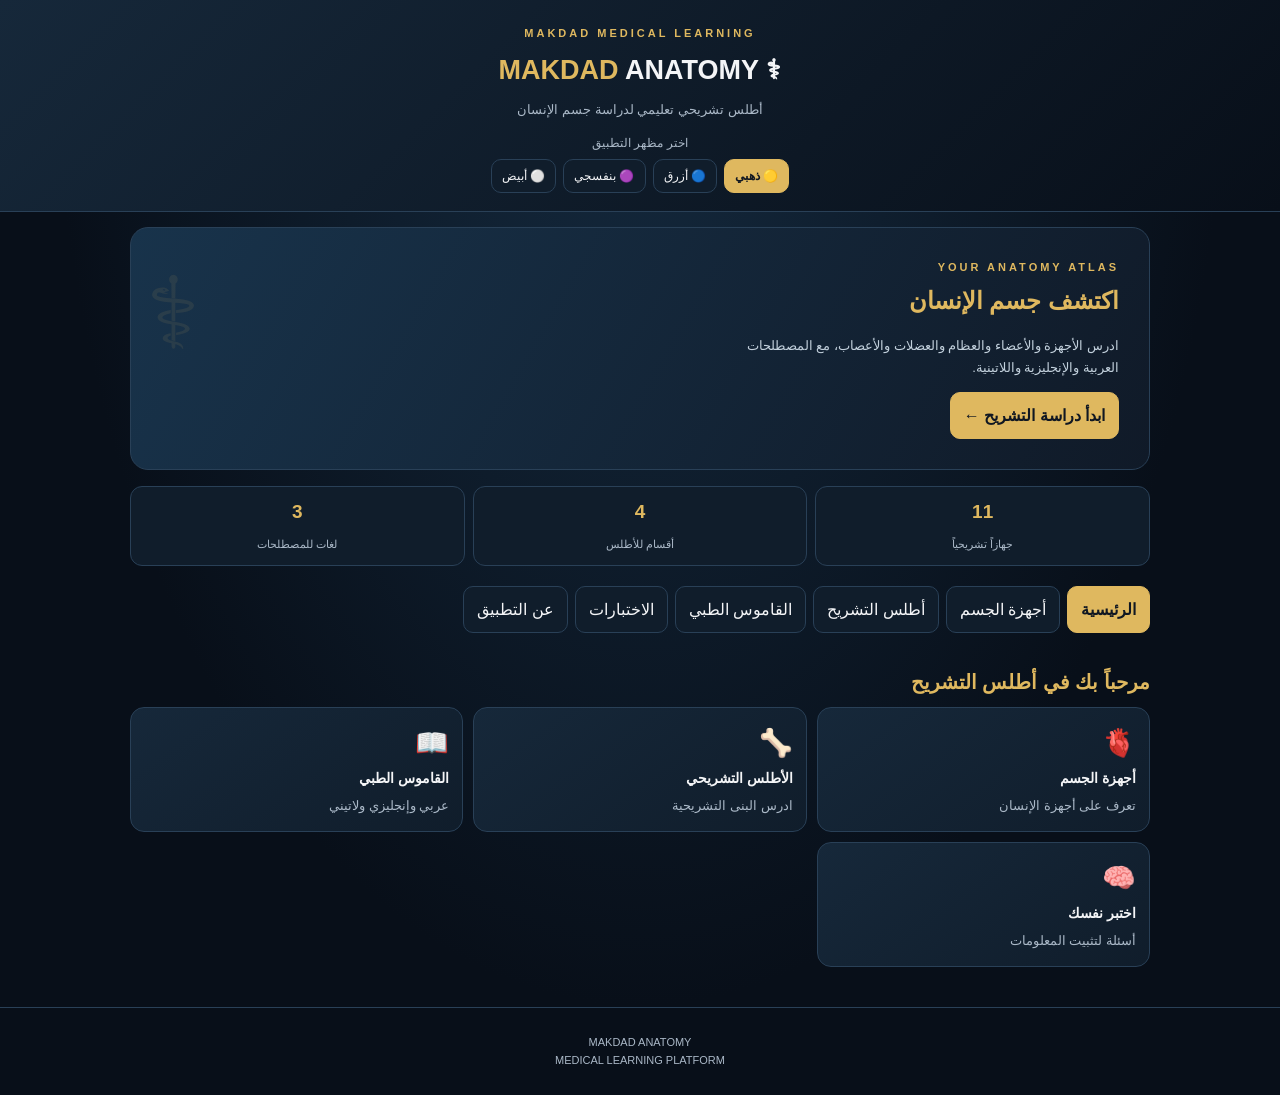
==== app/src/main/assets/index.html @ a73087c6 "Refactor HTML structure and improve search functionality" ====
<!DOCTYPE html>
<html lang="ar" dir="rtl">
<head>
<meta charset="UTF-8">
<meta name="viewport" content="width=device-width,initial-scale=1,maximum-scale=1">
<meta name="theme-color" content="#080f19">
<title>MAKDAD ANATOMY</title>

<style>
:root{
--bg:#080f19;--panel:#101d2b;--panel2:#16283a;
--accent:#dfb85f;--text:#f4f5f7;--muted:#aab8c7;
--line:#294057;--buttonText:#101722;
}
body[data-theme="blue"]{
--bg:#071525;--panel:#102943;--panel2:#173a5b;
--accent:#54bfff;--text:#f1f8ff;--muted:#a9c7df;
--line:#285477;--buttonText:#071525;
}
body[data-theme="purple"]{
--bg:#130c20;--panel:#251638;--panel2:#34204d;
--accent:#c69aff;--text:#faf4ff;--muted:#c6b3db;
--line:#51376e;--buttonText:#21102e;
}
body[data-theme="white"]{
--bg:#f3f5f8;--panel:#fff;--panel2:#e8edf3;
--accent:#334d6b;--text:#202b38;--muted:#637386;
--line:#d0d9e3;--buttonText:#fff;
}
*{box-sizing:border-box}
html{scroll-behavior:smooth}
body{
margin:0;min-height:100vh;
background:radial-gradient(ellipse at top,#152b40,var(--bg) 65%);
color:var(--text);font-family:Arial,Tahoma,sans-serif;line-height:1.7;
}
button,input{font:inherit}
button{cursor:pointer}
header{
text-align:center;padding:24px 15px 18px;
background:linear-gradient(135deg,#16283a,#080f19);
border-bottom:1px solid var(--line);
}
.brand{font-size:11px;letter-spacing:3px;color:var(--accent);font-weight:bold}
.logo{font-size:27px;font-weight:bold;margin:5px}
.logo span{color:var(--accent)}
.sub{font-size:13px;color:var(--muted)}
.theme-title{font-size:12px;color:var(--muted);margin-top:12px}
.theme-switcher{display:flex;justify-content:center;gap:7px;flex-wrap:wrap;margin-top:6px}
button,.tab{
border:1px solid var(--line);background:var(--panel);
color:var(--text);padding:9px 13px;border-radius:10px;
}
button.primary,.tab.active,.theme-choice.selected{
background:var(--accent);color:var(--buttonText);
border-color:var(--accent);font-weight:bold;
}
.theme-choice{font-size:12px;padding:6px 10px}
main{max-width:1050px;margin:auto;padding:15px}
.hero{
padding:22px;border:1px solid var(--line);border-radius:18px;
background:linear-gradient(120deg,#18334b,#101a28);
margin-bottom:16px;position:relative;overflow:hidden;
}
.hero:after{
content:"⚕";position:absolute;left:15px;top:0;
font-size:100px;color:#dfb85f18;
}
.hero h2{font-size:24px;color:var(--accent);margin:4px 0}
.hero p{font-size:13px;color:#c2d0dc;max-width:400px}
.stats{display:grid;grid-template-columns:repeat(3,1fr);gap:8px;margin:15px 0}
.stat{text-align:center;background:var(--panel);border:1px solid var(--line);border-radius:12px;padding:9px}
.stat strong{display:block;color:var(--accent);font-size:19px}
.stat span{font-size:11px;color:var(--muted)}
.tabs{display:flex;gap:7px;overflow-x:auto;padding:5px 0 12px}
.tab{white-space:nowrap}
.section-heading{display:flex;align-items:center;justify-content:space-between;margin:20px 0 8px}
h2{font-size:20px;color:var(--accent);margin:0}
h3{font-size:16px;margin:0 0 6px}
.muted{color:var(--muted);font-size:13px}
.search{
width:100%;padding:12px 14px;border-radius:11px;
border:1px solid var(--line);background:var(--panel);
color:var(--text);margin:10px 0 13px;outline:none;
}
.search:focus{border-color:var(--accent)}
.grid{display:grid;grid-template-columns:repeat(2,minmax(0,1fr));gap:10px}
.card{
background:linear-gradient(145deg,var(--panel2),var(--panel));
border:1px solid var(--line);border-radius:14px;
padding:13px;min-height:115px;cursor:pointer;
}
.card:active{transform:scale(.98)}
.card:hover{border-color:var(--accent)}
.card .emoji{font-size:27px}
.card b{display:block;font-size:14px}
.latin{font-size:11px;color:var(--muted);direction:ltr;text-align:right}
.box,.detail{
background:var(--panel);border:1px solid var(--line);
border-radius:15px;padding:15px;margin:12px 0;
}
.detail h2{margin-bottom:4px}
.detail p{font-size:14px}
.detail-row{padding:9px 0;border-bottom:1px solid var(--line)}
.detail-row:last-child{border:0}
.detail-label{color:var(--accent);font-weight:bold;font-size:13px}
.pill{
display:inline-block;padding:4px 9px;border:1px solid var(--line);
border-radius:20px;color:var(--muted);font-size:11px;margin:3px;
}
.hidden{display:none!important}
.feature{
background:linear-gradient(135deg,var(--panel2),var(--panel));
border:1px solid var(--line);border-radius:15px;padding:15px;margin:12px 0;
}
.feature-icon{font-size:32px}
.feature button{margin-top:8px}
.answer{display:block;width:100%;text-align:right;margin:8px 0;white-space:normal}
.correct{color:#36c781}.wrong{color:#ed7373}
footer{text-align:center;color:var(--muted);font-size:11px;padding:25px;border-top:1px solid var(--line);margin-top:25px}
@media(min-width:650px){
.grid{grid-template-columns:repeat(3,minmax(0,1fr))}
.hero{padding:30px}
}
</style>
</head>

<body data-theme="gold">

<header>
<div class="brand">MAKDAD MEDICAL LEARNING</div>
<div class="logo">⚕ <span>MAKDAD</span> ANATOMY</div>
<div class="sub">أطلس تشريحي تعليمي لدراسة جسم الإنسان</div>
<div class="theme-title">اختر مظهر التطبيق</div>
<div class="theme-switcher">
<button class="theme-choice" data-theme-choice="gold">🟡 ذهبي</button>
<button class="theme-choice" data-theme-choice="blue">🔵 أزرق</button>
<button class="theme-choice" data-theme-choice="purple">🟣 بنفسجي</button>
<button class="theme-choice" data-theme-choice="white">⚪ أبيض</button>
</div>
</header>

<main>

<div class="hero">
<div class="brand">YOUR ANATOMY ATLAS</div>
<h2>اكتشف جسم الإنسان</h2>
<p>ادرس الأجهزة والأعضاء والعظام والعضلات والأعصاب، مع المصطلحات العربية والإنجليزية واللاتينية.</p>
<button class="primary" onclick="switchTab('atlas')">ابدأ دراسة التشريح ←</button>
</div>

<div class="stats">
<div class="stat"><strong>11</strong><span>جهازاً تشريحياً</span></div>
<div class="stat"><strong>4</strong><span>أقسام للأطلس</span></div>
<div class="stat"><strong>3</strong><span>لغات للمصطلحات</span></div>
</div>

<div class="tabs">
<button class="tab active" data-tab="home">الرئيسية</button>
<button class="tab" data-tab="systems">أجهزة الجسم</button>
<button class="tab" data-tab="atlas">أطلس التشريح</button>
<button class="tab" data-tab="terms">القاموس الطبي</button>
<button class="tab" data-tab="quiz">الاختبارات</button>
<button class="tab" data-tab="about">عن التطبيق</button>
</div>

<section id="home">
<div class="section-heading"><h2>مرحباً بك في أطلس التشريح</h2></div>
<div class="grid">
<div class="card" onclick="switchTab('systems')"><div class="emoji">🫀</div><b>أجهزة الجسم</b><span class="muted">تعرف على أجهزة الإنسان</span></div>
<div class="card" onclick="switchTab('atlas')"><div class="emoji">🦴</div><b>الأطلس التشريحي</b><span class="muted">ادرس البنى التشريحية</span></div>
<div class="card" onclick="switchTab('terms')"><div class="emoji">📖</div><b>القاموس الطبي</b><span class="muted">عربي وإنجليزي ولاتيني</span></div>
<div class="card" onclick="switchTab('quiz')"><div class="emoji">🧠</div><b>اختبر نفسك</b><span class="muted">أسئلة لتثبيت المعلومات</span></div>
</div>
</section>

<section id="systems" class="hidden">
<div class="section-heading"><h2>أجهزة جسم الإنسان</h2></div>
<p class="muted">اختر جهازاً لعرض تعريفه وأهم مكوناته.</p>
<input class="search" id="systemSearch" placeholder="ابحث عن جهاز بالعربية أو الإنجليزية...">
<div class="grid" id="systemCards"></div>
<div class="detail hidden" id="systemDetail"></div>
</section>

<section id="atlas" class="hidden">
<div class="section-heading"><h2>أطلس التشريح</h2></div>
<p class="muted">اختر القسم التشريحي لعرض البنى والمعلومات التفصيلية المتاحة.</p>
<input class="search" id="atlasSearch" placeholder="ابحث عن عظم أو عضلة أو عصب أو عضو...">
<div class="grid" id="atlasCards"></div>
<div class="detail hidden" id="atlasDetail"></div>
<div class="feature">
<div class="feature-icon">🧊</div>
<h3>المجسمات ثلاثية الأبعاد</h3>
<p class="muted">تم تجهيز مساحة الأطلس لإضافة نماذج ثلاثية الأبعاد قابلة للدوران والتكبير والتصغير. يلزم إضافة ملفات نماذج تشريحية ثلاثية الأبعاد معتمدة حتى تعمل هذه الميزة.</p>
<span class="pill">مرحلة التطوير التالية</span>
</div>
</section>

<section id="terms" class="hidden">
<div class="section-heading"><h2>القاموس الطبي</h2></div>
<p class="muted">ابحث عن المصطلح بالعربية أو الإنجليزية أو اللاتينية.</p>
<input class="search" id="termSearch" placeholder="اكتب المصطلح الطبي...">
<div class="box" id="termsList"></div>
</section>

<section id="quiz" class="hidden">
<div class="section-heading"><h2>اختبر معلوماتك</h2></div>
<div class="box">
<div id="question"></div>
<div id="answers"></div>
<p id="feedback" aria-live="polite"></p>
<button class="primary" id="next">السؤال التالي</button>
<button id="restart">إعادة الاختبار</button>
<p class="muted" id="score"></p>
</div>
</section>

<section id="about" class="hidden">
<div class="section-heading"><h2>عن التطبيق</h2></div>
<div class="box">
<h3>MAKDAD ANATOMY</h3>
<p>منصة تعليمية لدراسة تشريح جسم الإنسان، وتنظيم البنى التشريحية والمصطلحات الطبية والاختبارات.</p>
<p class="muted">المحتوى الحالي تعليمي أولي، ويجري توسيعه تدريجياً. يجب مراجعة المراجع التشريحية المعتمدة والمحاضرات الجامعية للتحقق من التفاصيل.</p>
</div>
</section>

</main>

<footer>MAKDAD ANATOMY<br>MEDICAL LEARNING PLATFORM</footer>

<script>
const systems=[
{icon:"🦴",ar:"الجهاز الهيكلي",en:"Skeletal System",desc:"يدعم الجسم ويحمي الأعضاء الداخلية ويساهم في الحركة وتكوين خلايا الدم وتخزين المعادن.",parts:"الجمجمة، العمود الفقري، القفص الصدري، الحزام الكتفي، الأطراف العلوية، الحوض، الأطراف السفلية."},
{icon:"💪",ar:"الجهاز العضلي",en:"Muscular System",desc:"يساهم في حركة الجسم والمحافظة على الوضعية وإنتاج الحرارة.",parts:"العضلات الهيكلية، العضلات الملساء، العضلة القلبية."},
{icon:"🧠",ar:"الجهاز العصبي",en:"Nervous System",desc:"يستقبل المعلومات الحسية ويعالجها وينسق الاستجابات الحركية والوظائف الحيوية.",parts:"الدماغ، النخاع الشوكي، الأعصاب القحفية، الأعصاب الشوكية، العقد العصبية."},
{icon:"❤️",ar:"الجهاز القلبي الوعائي",en:"Cardiovascular System",desc:"ينقل الدم والأكسجين والمواد الغذائية والهرمونات ويساهم في إزالة الفضلات.",parts:"القلب، الشرايين، الأوردة، الشعيرات الدموية."},
{icon:"🫁",ar:"الجهاز التنفسي",en:"Respiratory System",desc:"يساهم في تبادل الغازات بين الهواء والدم.",parts:"الأنف، التجويف الأنفي، البلعوم، الحنجرة، الرغامى، القصبات، الرئتان."},
{icon:"🍽️",ar:"الجهاز الهضمي",en:"Digestive System",desc:"يهضم الطعام ويمتص المغذيات والماء ويساعد على التخلص من الفضلات.",parts:"الفم، البلعوم، المريء، المعدة، الأمعاء الدقيقة، الأمعاء الغليظة، الكبد، البنكرياس."},
{icon:"🫘",ar:"الجهاز البولي",en:"Urinary System",desc:"يساعد على طرح الفضلات وتنظيم توازن الماء والأملاح.",parts:"الكليتان، الحالبان، المثانة البولية، الإحليل."},
{icon:"🧬",ar:"جهاز الغدد الصماء",en:"Endocrine System",desc:"ينظم وظائف الجسم من خلال إفراز الهرمونات.",parts:"الغدة النخامية، الدرقية، جارات الدرق، الكظرية، البنكرياس، الغدد التناسلية."},
{icon:"🛡️",ar:"الجهاز اللمفاوي والمناعي",en:"Lymphatic & Immune System",desc:"يساهم في الدفاع المناعي وإعادة السوائل إلى الدورة الدموية.",parts:"الأوعية اللمفاوية، العقد اللمفاوية، الطحال، الغدة الزعترية، اللوزتان."},
{icon:"🧍",ar:"الجهاز التناسلي",en:"Reproductive System",desc:"يضم الأعضاء المسؤولة عن الوظائف التناسلية.",parts:"الأعضاء التناسلية الذكرية والأنثوية."},
{icon:"🧴",ar:"الجهاز اللحافي",en:"Integumentary System",desc:"يشكل حاجزاً واقياً ويساهم في تنظيم درجة الحرارة والإحساس.",parts:"الجلد، الشعر، الأظافر، الغدد العرقية، الغدد الدهنية."}
];

const atlas=[
{cat:"skeleton",icon:"🦴",ar:"الهيكل العظمي",en:"Skeletal Atlas",items:[
["الجمجمة","Skull","Cranium","الرأس","تحمي الدماغ وتدعم تراكيب الوجه."],
["العظم الجبهي","Frontal Bone","Os frontale","مقدمة الجمجمة","يشكل الجبهة ويساهم في سقف الحجاج."],
["العظم الجداري","Parietal Bone","Os parietale","قبة الجمجمة","يشكل جزءاً كبيراً من سقف وجانبي القحف."],
["العظم الصدغي","Temporal Bone","Os temporale","جانبا قاعدة الجمجمة","يحتوي تراكيب مرتبطة بالسمع والتوازن."],
["العظم القذالي","Occipital Bone","Os occipitale","خلف وقاعدة الجمجمة","يحيط بالثقبة العظمى ويتصل بالعمود الفقري."],
["الفك السفلي","Mandible","Mandibula","أسفل الوجه","العظم المتحرك الرئيسي في الجمجمة."],
["الترقوة","Clavicle","Clavicula","أعلى الصدر","تصل الطرف العلوي بالهيكل المحوري عبر القص."],
["لوح الكتف","Scapula","Scapula","السطح الخلفي للصدر","يساهم في تشكيل مفصل الكتف."],
["عظم القص","Sternum","Sternum","منتصف الصدر","يتصل بغضاريف أضلاع عديدة."],
["الضلع","Rib","Costa","القفص الصدري","يساهم في حماية القلب والرئتين."],
["الفقرات العنقية","Cervical Vertebrae","Vertebrae cervicales","الرقبة","سبع فقرات تدعم الرأس وتسمح بحركة الرقبة."],
["الفقرات الصدرية","Thoracic Vertebrae","Vertebrae thoracicae","منتصف الظهر","ترتبط بالأضلاع."],
["الفقرات القطنية","Lumbar Vertebrae","Vertebrae lumbales","أسفل الظهر","تحمل جزءاً كبيراً من وزن الجذع."],
["العجز","Sacrum","Os sacrum","قاعدة العمود الفقري","يتصل بعظمي الحوض."],
["عظم العضد","Humerus","Humerus","الذراع","العظم الطويل بين الكتف والمرفق."],
["الكعبرة","Radius","Radius","الساعد","تقع في جهة الإبهام في الوضع التشريحي."],
["الزند","Ulna","Ulna","الساعد","يساهم في تشكيل مفصل المرفق."],
["عظام الرسغ","Carpal Bones","Ossa carpi","المعصم","ثمانية عظام صغيرة في كل رسغ."],
["عظم الفخذ","Femur","Femur","الفخذ","أطول عظام الجسم."],
["الرضفة","Patella","Patella","مقدمة الركبة","عظم سمسمي يحمي مقدمة مفصل الركبة."],
["الظنبوب","Tibia","Tibia","الساق","العظم الإنسي الأكبر في الساق."],
["الشظية","Fibula","Fibula","الجانب الوحشي للساق","تساهم في ثبات منطقة الكاحل."],
["عظام الرصغ","Tarsal Bones","Ossa tarsi","الكاحل","مجموعة عظام تشكل الجزء الخلفي من القدم."]
]},
{cat:"muscles",icon:"💪",ar:"العضلات",en:"Muscular Atlas",items:[
["العضلة الدالية","Deltoid","Musculus deltoideus","الكتف","تساهم في تبعيد الذراع وحركات الكتف."],
["العضلة ذات الرأسين العضدية","Biceps Brachii","Biceps brachii","مقدمة الذراع","تثني المرفق وتساهم في استلقاء الساعد."],
["العضلة ثلاثية الرؤوس العضدية","Triceps Brachii","Triceps brachii","خلف الذراع","تساهم في بسط المرفق."],
["العضلة الصدرية الكبرى","Pectoralis Major","Pectoralis major","مقدمة الصدر","تساهم في تقريب الذراع ودورانه للداخل."],
["العضلة شبه المنحرفة","Trapezius","Trapezius","أعلى الظهر والرقبة","تحرك وتثبت لوح الكتف."],
["العضلة الظهرية العريضة","Latissimus Dorsi","Latissimus dorsi","أسفل وجانب الظهر","تساهم في بسط الذراع وتقريبه."],
["العضلة المستقيمة البطنية","Rectus Abdominis","Rectus abdominis","جدار البطن الأمامي","تساهم في ثني الجذع."],
["العضلة الألوية الكبرى","Gluteus Maximus","Gluteus maximus","منطقة الإلية","تساهم في بسط مفصل الورك."],
["العضلة رباعية الرؤوس الفخذية","Quadriceps Femoris","Quadriceps femoris","مقدمة الفخذ","تساهم في بسط الركبة."],
["العضلات المأبضية","Hamstrings","Ischiocrural muscles","خلف الفخذ","تساهم في ثني الركبة وبسط الورك."],
["العضلة التوأمية","Gastrocnemius","Gastrocnemius","خلف الساق","تساهم في الثني الأخمصي للقدم."],
["العضلة النعلية","Soleus","Soleus","عمق خلف الساق","تساهم في الثني الأخمصي للكاحل."]
]},
{cat:"nerves",icon:"🧠",ar:"الجهاز العصبي",en:"Nervous Atlas",items:[
["المخ","Cerebrum","Cerebrum","الجزء الأكبر من الدماغ","مرتبط بالإدراك والحركة الإرادية والوظائف المعرفية."],
["المخيخ","Cerebellum","Cerebellum","خلف وأسفل الدماغ","يساهم في تنسيق الحركة والتوازن."],
["جذع الدماغ","Brainstem","Truncus encephali","بين الدماغ والنخاع الشوكي","يضم الدماغ المتوسط والجسر والنخاع المستطيل."],
["النخاع الشوكي","Spinal Cord","Medulla spinalis","داخل القناة الفقرية","ينقل الإشارات العصبية ويشارك في المنعكسات."],
["العصب الشمي","Olfactory Nerve","Nervus olfactorius","الجمجمة","العصب القحفي الأول، مرتبط بحاسة الشم."],
["العصب البصري","Optic Nerve","Nervus opticus","من العين إلى الدماغ","ينقل المعلومات البصرية."],
["العصب ثلاثي التوائم","Trigeminal Nerve","Nervus trigeminus","منطقة الوجه","مرتبط بإحساس الوجه وبعض وظائف المضغ."],
["العصب الوجهي","Facial Nerve","Nervus facialis","منطقة الوجه","يعصب معظم عضلات التعبير الوجهي."],
["العصب المبهم","Vagus Nerve","Nervus vagus","الرقبة والصدر والبطن","يساهم في تنظيم وظائف أحشائية عديدة."],
["العصب الوركي","Sciatic Nerve","Nervus ischiadicus","منطقة الإلية والطرف السفلي","أحد أكبر الأعصاب في الجسم."]
]},
{cat:"organs",icon:"❤️",ar:"الأعضاء والأوعية",en:"Organs & Vessels",items:[
["القلب","Heart","Cor","المنصف في الصدر","يضخ الدم عبر الدوران الرئوي والجهازي."],
["الرئة اليمنى","Right Lung","Pulmo dexter","يمين التجويف الصدري","تتكون من ثلاثة فصوص."],
["الرئة اليسرى","Left Lung","Pulmo sinister","يسار التجويف الصدري","تتكون من فصين وتجاورها الثلمة القلبية."],
["الكبد","Liver","Hepar","الربع العلوي الأيمن من البطن غالباً","يساهم في الاستقلاب وإنتاج الصفراء."],
["المعدة","Stomach","Gaster","أعلى البطن","تبدأ فيها مراحل مهمة من هضم الطعام."],
["البنكرياس","Pancreas","Pancreas","خلف المعدة","له وظائف صماء وخارجية الإفراز."],
["الطحال","Spleen","Lien","أعلى يسار البطن","يساهم في وظائف مناعية وترشيح الدم."],
["الكلية","Kidney","Ren","خلف الصفاق","ترشح الدم وتساهم في تنظيم السوائل."],
["المريء","Esophagus","Oesophagus","بين البلعوم والمعدة","ينقل الطعام إلى المعدة."],
["الأمعاء الدقيقة","Small Intestine","Intestinum tenue","التجويف البطني","الموقع الرئيسي لامتصاص المغذيات."],
["الأمعاء الغليظة","Large Intestine","Intestinum crassum","التجويف البطني والحوض","تمتص الماء وتساهم في تكوين البراز."],
["الشريان الأبهر","Aorta","Aorta","الصدر والبطن","أكبر شريان في الجسم."],
["الوريد الأجوف العلوي","Superior Vena Cava","Vena cava superior","الصدر","يعيد الدم من مناطق الجسم العلوية إلى القلب."],
["الوريد الأجوف السفلي","Inferior Vena Cava","Vena cava inferior","البطن والصدر","يعيد الدم من المناطق السفلية إلى القلب."]
]}
];

const terms=[
["عظم","Bone","Os"],["مفصل","Joint","Articulatio"],
["غضروف","Cartilage","Cartilago"],["عضلة","Muscle","Musculus"],
["وتر","Tendon","Tendo"],["رباط","Ligament","Ligamentum"],
["عصب","Nerve","Nervus"],["شريان","Artery","Arteria"],
["وريد","Vein","Vena"],["شعيرة دموية","Capillary","Vas capillare"],
["جمجمة","Skull","Cranium"],["لوح الكتف","Scapula","Scapula"],
["عظم الفخذ","Femur","Femur"],["القص","Sternum","Sternum"],
["فقرة","Vertebra","Vertebra"],["دماغ","Brain","Encephalon"],
["نخاع شوكي","Spinal Cord","Medulla spinalis"],
["قلب","Heart","Cor"],["رئة","Lung","Pulmo"],
["كبد","Liver","Hepar"],["كلية","Kidney","Ren"],
["معدة","Stomach","Gaster"],["جلد","Skin","Cutis"],
["مخيخ","Cerebellum","Cerebellum"],
["حجاب حاجز","Diaphragm","Diaphragma"],
["عظم العضد","Humerus","Humerus"],
["الكعبرة","Radius","Radius"],["الزند","Ulna","Ulna"],
["الظنبوب","Tibia","Tibia"],["الشظية","Fibula","Fibula"]
];

function switchTab(id){
document.querySelectorAll(".tab").forEach(b=>{
b.classList.toggle("active",b.dataset.tab===id);
});
["home","systems","atlas","terms","quiz","about"].forEach(s=>{
document.getElementById(s).classList.toggle("hidden",s!==id);
});
window.scrollTo({top:0,behavior:"smooth"});
}
document.querySelectorAll(".tab").forEach(b=>{
b.addEventListener("click",()=>switchTab(b.dataset.tab));
});

function renderSystems(query=""){
const target=document.getElementById("systemCards");
target.innerHTML="";
systems.filter(s=>(s.ar+" "+s.en).toLowerCase().includes(query.toLowerCase())).forEach(s=>{
const card=document.createElement("div");
card.className="card";
card.innerHTML=`<div class="emoji">${s.icon}</div><b>${s.ar}</b><div class="latin">${s.en}</div>`;
card.onclick=()=>{
const d=document.getElementById("systemDetail");
d.classList.remove("hidden");
d.innerHTML=`<h2>${s.ar}</h2><div class="latin">${s.en}</div>
<div class="detail-row"><div class="detail-label">التعريف والوظيفة</div><p>${s.desc}</p></div>
<div class="detail-row"><div class="detail-label">المكونات الرئيسية</div><p>${s.parts}</p></div>`;
d.scrollIntoView({behavior:"smooth",block:"nearest"});
};
target.appendChild(card);
});
}
renderSystems();
document.getElementById("systemSearch").addEventListener("input",e=>renderSystems(e.target.value));

function renderAtlas(query=""){
const target=document.getElementById("atlasCards");
target.innerHTML="";
atlas.forEach(group=>{
const matches=group.items.filter(item=>item.join(" ").toLowerCase().includes(query.toLowerCase()));
if(!matches.length)return;
const heading=document.createElement("div");
heading.style.gridColumn="1/-1";
heading.innerHTML=`<h3 style="color:var(--accent);margin:10px 0 0">${group.icon} ${group.ar} <span class="latin">${group.en}</span></h3>`;
target.appendChild(heading);
matches.forEach(item=>{
const card=document.createElement("div");
card.className="card";
card.innerHTML=`<b>${item[0]}</b><div class="latin">${item[1]}</div><div class="muted">${item[3]}</div>`;
card.onclick=()=>{
const d=document.getElementById("atlasDetail");
d.classList.remove("hidden");
d.innerHTML=`<h2>${item[0]}</h2>
<div class="detail-row"><div class="detail-label">English</div><div class="latin">${item[1]}</div></div>
<div class="detail-row"><div class="detail-label">Latin</div><div class="latin">${item[2]}</div></div>
<div class="detail-row"><div class="detail-label">الموقع التشريحي</div><p>${item[3]}</p></div>
<div class="detail-row"><div class="detail-label">الوظيفة أو الأهمية</div><p>${item[4]}</p></div>
<p class="muted">ملاحظة: هذه بطاقة تعريفية تعليمية مختصرة، ويمكن توسيعها لاحقاً بإضافة المنشأ والارتكاز والتعصيب والتروية الدموية والعلاقات التشريحية.</p>`;
d.scrollIntoView({behavior:"smooth",block:"nearest"});
};
target.appendChild(card);
});
});
}
renderAtlas();
document.getElementById("atlasSearch").addEventListener("input",e=>{
document.getElementById("atlasDetail").classList.add("hidden");
renderAtlas(e.target.value);
});

function renderTerms(query=""){
const target=document.getElementById("termsList");
const found=terms.filter(t=>t.join(" ").toLowerCase().includes(query.toLowerCase()));
target.innerHTML=found.map(t=>`
<div class="detail-row">
<b>${t[0]}</b>
<div class="latin">English: ${t[1]}</div>
<div class="latin">Latin: ${t[2]}</div>
</div>`).join("")||'<p class="muted">لا توجد نتائج مطابقة.</p>';
}
renderTerms();
document.getElementById("termSearch").addEventListener("input",e=>renderTerms(e.target.value));

const questions=[
["ما الوحدة الأساسية للجهاز الهيكلي؟",["العظم","العصب","العضلة"],0],
["ما العضو الذي يضخ الدم؟",["الرئة","القلب","الكبد"],1],
["ما البنية التي تصل العضلة بالعظم؟",["الرباط","الوتر","الغضروف"],1],
["ما الجزء المركزي من الجهاز العصبي؟",["الدماغ والنخاع الشوكي","القلب","الكليتان"],0],
["ما الأوعية التي تعيد الدم نحو القلب غالباً؟",["الشرايين","الأوردة","الشعيرات"],1],
["كم عدد الفقرات العنقية عادة؟",["5","7","12"],1],
["ما أطول عظم في جسم الإنسان؟",["عظم الفخذ","عظم العضد","الظنبوب"],0],
["أين توجد العضلة الدالية؟",["الكتف","الساق","البطن"],0],
["ما وظيفة الحجاب الحاجز الأساسية؟",["المساعدة في التنفس","ضخ الدم","هضم الطعام"],0],
["أي عضو يساهم في ترشيح الدم وتكوين البول؟",["الكبد","الكلية","الطحال"],1]
];
let qi=0,points=0,answered=false;
function showQuestion(){
answered=false;
const q=questions[qi];
document.getElementById("question").innerHTML=`<b>السؤال ${qi+1} من ${questions.length}: ${q[0]}</b>`;
document.getElementById("answers").innerHTML="";
q[1].forEach((answer,index)=>{
const b=document.createElement("button");
b.className="answer";
b.textContent=answer;
b.onclick=()=>{
if(answered)return;
answered=true;
if(index===q[2]){
points++;
document.getElementById("feedback").innerHTML='<span class="correct">إجابة صحيحة!</span>';
}else{
document.getElementById("feedback").innerHTML=`<span class="wrong">الإجابة الصحيحة: ${q[1][q[2]]}</span>`;
}
document.getElementById("score").textContent=`النتيجة: ${points} من ${qi+1}`;
};
document.getElementById("answers").appendChild(b);
});
document.getElementById("feedback").textContent="";
document.getElementById("score").textContent=`النتيجة الحالية: ${points}`;
document.getElementById("next").textContent=qi===questions.length-1?"عرض النتيجة":"السؤال التالي";
}
showQuestion();
document.getElementById("next").onclick=()=>{
if(!answered){
document.getElementById("feedback").textContent="اختر إجابة أولاً.";
return;
}
if(qi<questions.length-1){
qi++;
showQuestion();
}else{
document.getElementById("question").innerHTML=`<h2>انتهى الاختبار!</h2><p>نتيجتك النهائية: ${points} من ${questions.length}</p>`;
document.getElementById("answers").innerHTML="";
document.getElementById("feedback").textContent="يمكنك إعادة الاختبار للمراجعة.";
document.getElementById("next").classList.add("hidden");
}
};
document.getElementById("restart").onclick=()=>{
qi=0;points=0;
document.getElementById("next").classList.remove("hidden");
showQuestion();
};

const themeColors={gold:"#080f19",blue:"#071525",purple:"#130c20",white:"#f3f5f8"};
const themeButtons=document.querySelectorAll("[data-theme-choice]");
function setTheme(theme){
if(!Object.keys(themeColors).includes(theme))theme="gold";
document.body.dataset.theme=theme;
document.querySelector('meta[name="theme-color"]').content=themeColors[theme];
themeButtons.forEach(b=>b.classList.toggle("selected",b.dataset.themeChoice===theme));
try{localStorage.setItem("makdad-anatomy-theme",theme)}catch(e){}
}
let savedTheme="gold";
try{savedTheme=localStorage.getItem("makdad-anatomy-theme")||"gold"}catch(e){}
setTheme(savedTheme);
themeButtons.forEach(b=>b.addEventListener("click",()=>setTheme(b.dataset.themeChoice)));
</script>
</body>
</html>
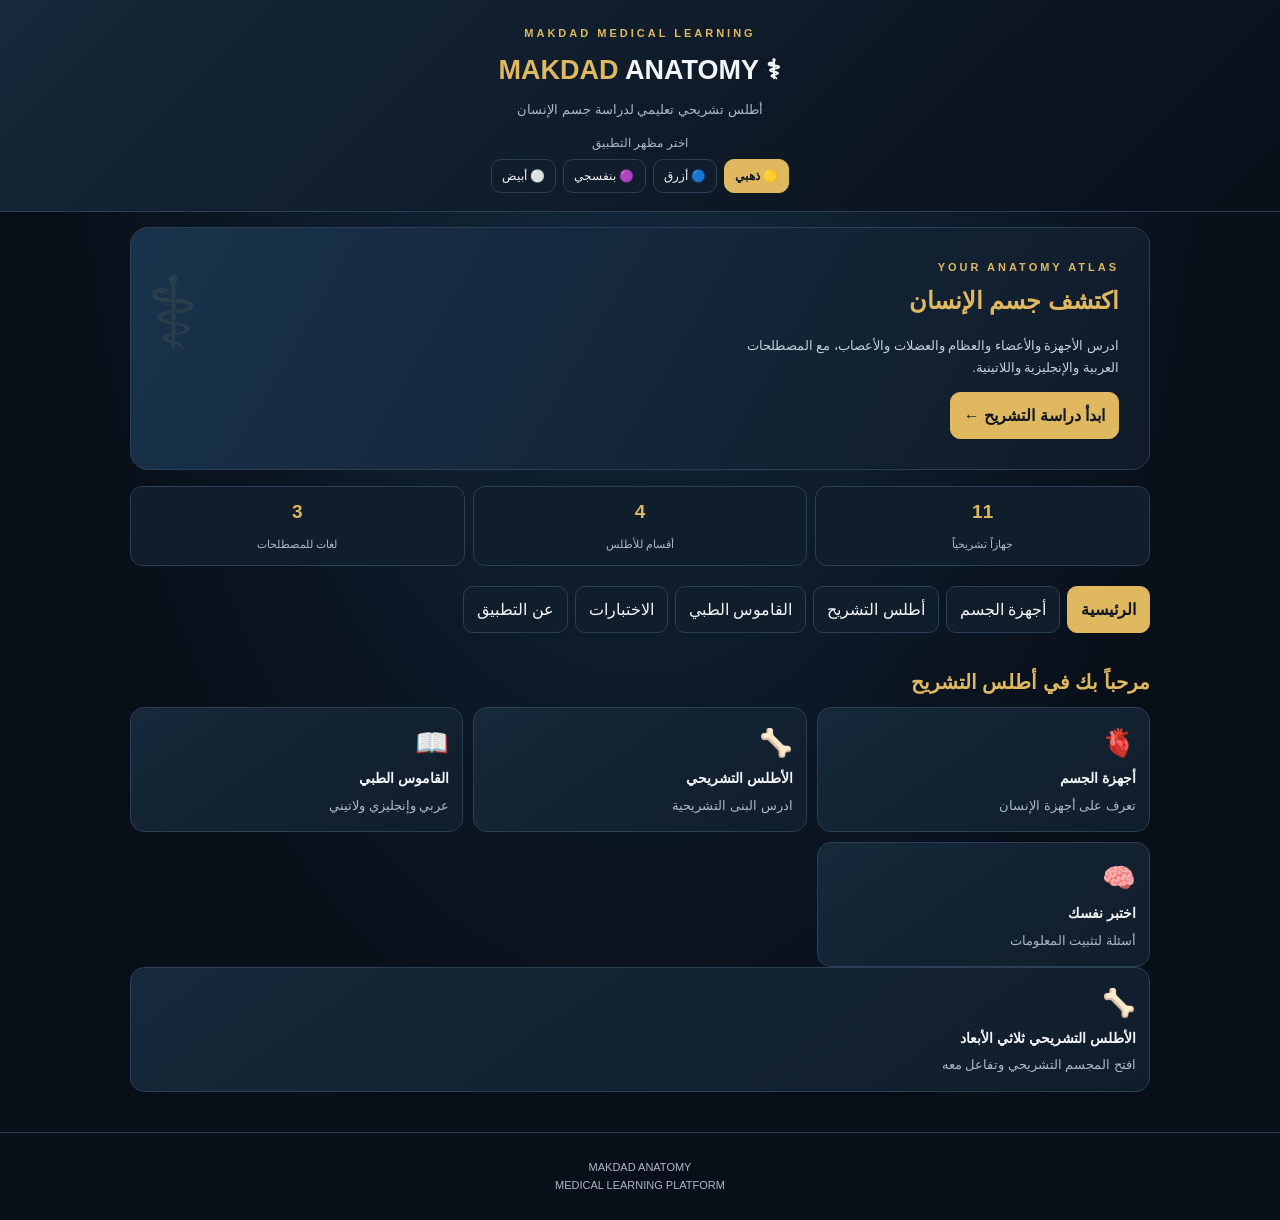
==== commit 9ec9123f: "Update index.html" ====
--- a/app/src/main/assets/index.html
+++ b/app/src/main/assets/index.html
@@ -172,6 +172,10 @@
 <div class="card" onclick="switchTab('atlas')"><div class="emoji">🦴</div><b>الأطلس التشريحي</b><span class="muted">ادرس البنى التشريحية</span></div>
 <div class="card" onclick="switchTab('terms')"><div class="emoji">📖</div><b>القاموس الطبي</b><span class="muted">عربي وإنجليزي ولاتيني</span></div>
 <div class="card" onclick="switchTab('quiz')"><div class="emoji">🧠</div><b>اختبر نفسك</b><span class="muted">أسئلة لتثبيت المعلومات</span></div>
+</div><div class="card" onclick="window.location.href='anatomy-atlas/index.html'">
+<div class="emoji">🦴</div>
+<b>الأطلس التشريحي ثلاثي الأبعاد</b>
+<span class="muted">افتح المجسم التشريحي وتفاعل معه</span>
 </div>
 </section>
 
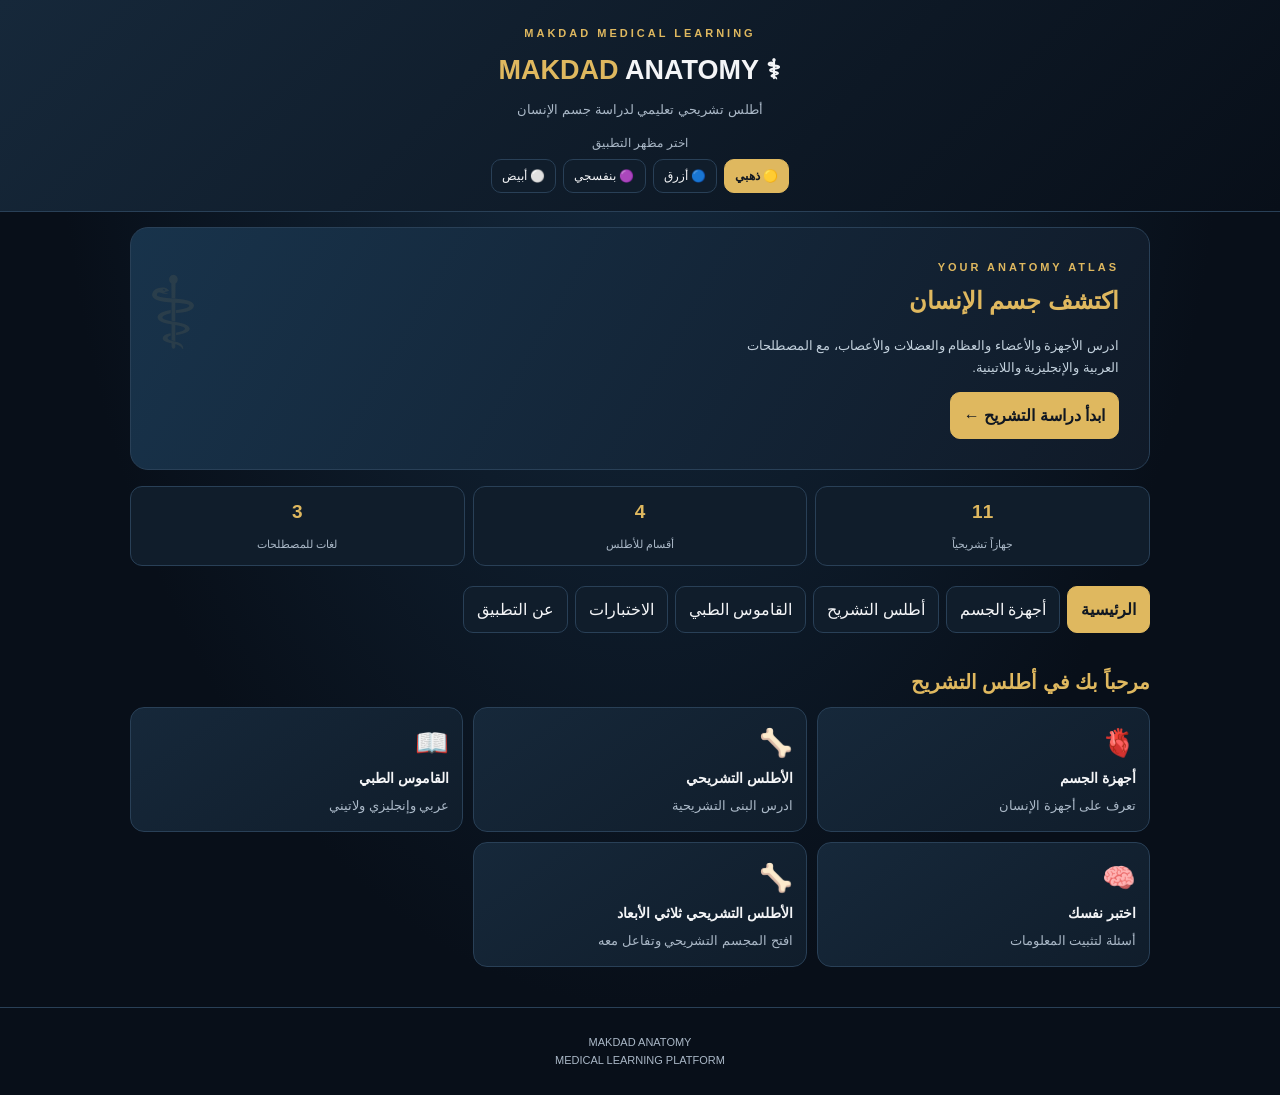
==== commit 6aef8db0: "Update index.html" ====
--- a/app/src/main/assets/index.html
+++ b/app/src/main/assets/index.html
@@ -172,10 +172,11 @@
 <div class="card" onclick="switchTab('atlas')"><div class="emoji">🦴</div><b>الأطلس التشريحي</b><span class="muted">ادرس البنى التشريحية</span></div>
 <div class="card" onclick="switchTab('terms')"><div class="emoji">📖</div><b>القاموس الطبي</b><span class="muted">عربي وإنجليزي ولاتيني</span></div>
 <div class="card" onclick="switchTab('quiz')"><div class="emoji">🧠</div><b>اختبر نفسك</b><span class="muted">أسئلة لتثبيت المعلومات</span></div>
-</div><div class="card" onclick="window.location.href='anatomy-atlas/index.html'">
+<div class="card" onclick="window.location.href='anatomy-atlas/index.html'">
 <div class="emoji">🦴</div>
 <b>الأطلس التشريحي ثلاثي الأبعاد</b>
 <span class="muted">افتح المجسم التشريحي وتفاعل معه</span>
+</div>
 </div>
 </section>
 
@@ -234,6 +235,7 @@
 <footer>MAKDAD ANATOMY<br>MEDICAL LEARNING PLATFORM</footer>
 
 <script>
+  
 const systems=[
 {icon:"🦴",ar:"الجهاز الهيكلي",en:"Skeletal System",desc:"يدعم الجسم ويحمي الأعضاء الداخلية ويساهم في الحركة وتكوين خلايا الدم وتخزين المعادن.",parts:"الجمجمة، العمود الفقري، القفص الصدري، الحزام الكتفي، الأطراف العلوية، الحوض، الأطراف السفلية."},
 {icon:"💪",ar:"الجهاز العضلي",en:"Muscular System",desc:"يساهم في حركة الجسم والمحافظة على الوضعية وإنتاج الحرارة.",parts:"العضلات الهيكلية، العضلات الملساء، العضلة القلبية."},
@@ -497,4 +499,3 @@
 </script>
 </body>
 </html>
-
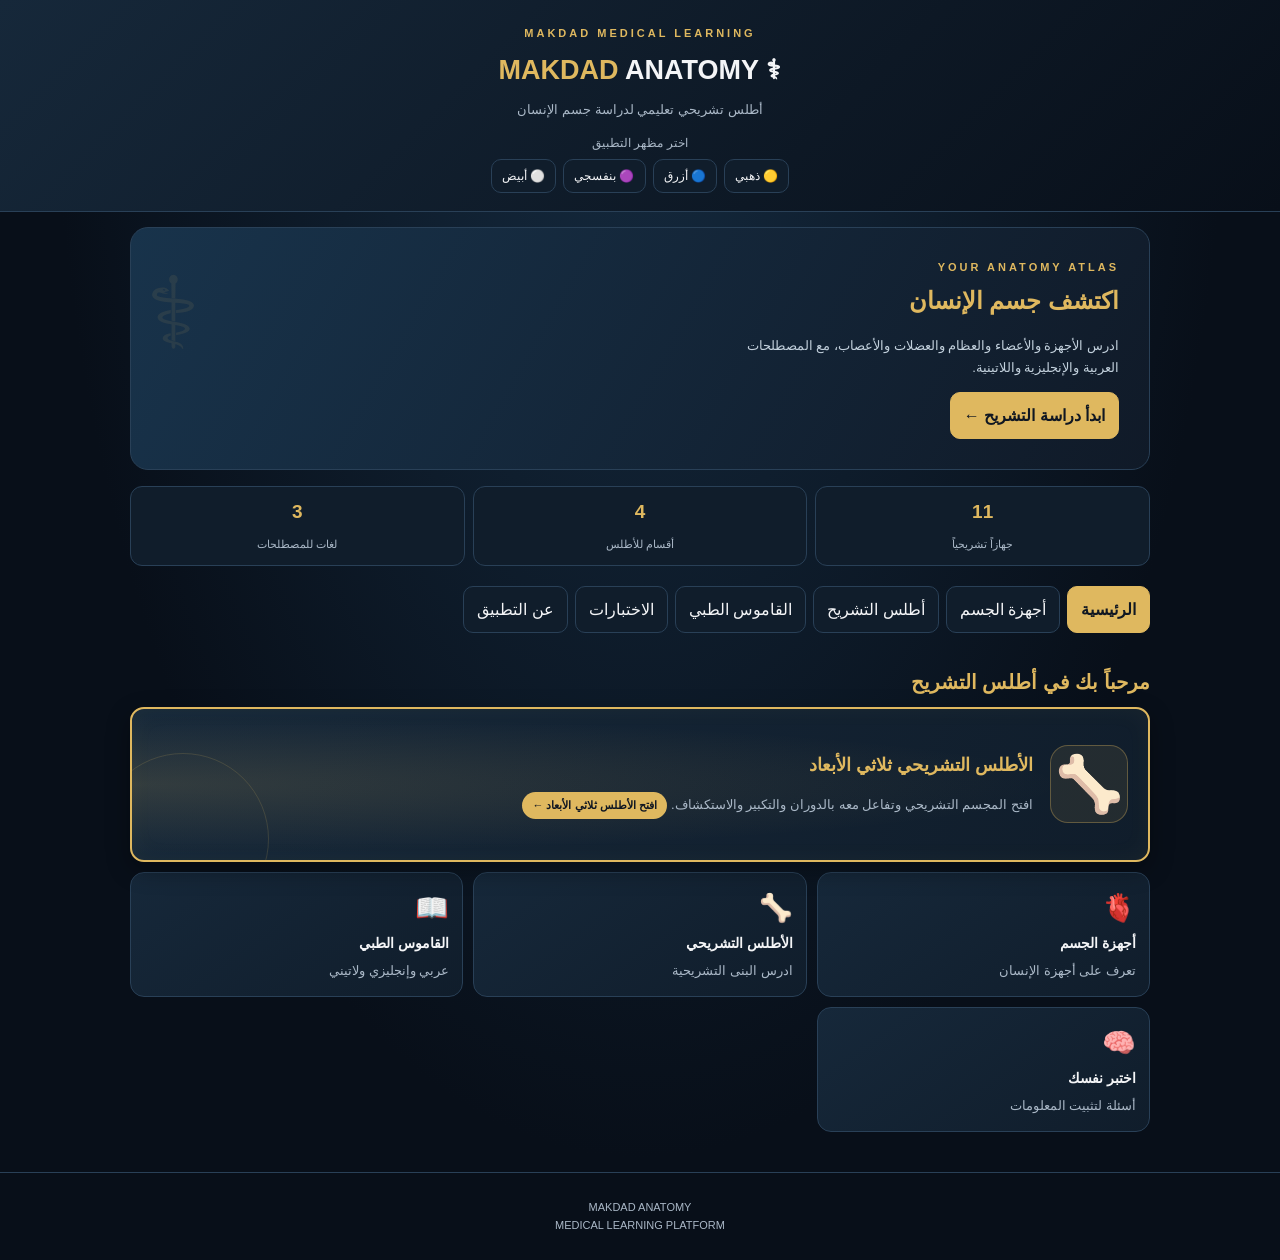
==== commit 5f608a89: "Update index.html" ====
--- a/app/src/main/assets/index.html
+++ b/app/src/main/assets/index.html
@@ -1,4 +1,3 @@
-
 <!DOCTYPE html>
 <html lang="ar" dir="rtl">
 <head>
@@ -96,6 +95,67 @@
 .card .emoji{font-size:27px}
 .card b{display:block;font-size:14px}
 .latin{font-size:11px;color:var(--muted);direction:ltr;text-align:right}
+
+/* بطاقة الأطلس ثلاثي الأبعاد المميزة */
+.card.atlas-3d{
+grid-column:1/-1;
+min-height:155px;
+padding:20px;
+display:flex;
+flex-direction:row;
+align-items:center;
+gap:17px;
+position:relative;
+overflow:hidden;
+border:2px solid var(--accent);
+background:
+radial-gradient(ellipse at left,#dfb85f25,transparent 65%),
+linear-gradient(120deg,var(--panel2),var(--panel));
+box-shadow:0 8px 25px #0005, inset 0 0 25px #dfb85f0c;
+}
+.card.atlas-3d:after{
+content:"";
+position:absolute;
+left:-35px;
+bottom:-65px;
+width:170px;
+height:170px;
+border:1px solid var(--accent);
+border-radius:50%;
+opacity:.16;
+}
+.card.atlas-3d .emoji{
+font-size:55px;
+width:78px;
+height:78px;
+flex-shrink:0;
+display:flex;
+align-items:center;
+justify-content:center;
+border-radius:18px;
+background:#dfb85f18;
+border:1px solid #dfb85f55;
+}
+.card.atlas-3d .atlas-3d-text{
+position:relative;
+z-index:1;
+}
+.card.atlas-3d b{
+font-size:18px;
+color:var(--accent);
+margin-bottom:4px;
+}
+.card.atlas-3d .muted{font-size:13px}
+.card.atlas-3d .atlas-3d-label{
+display:inline-block;
+margin-top:8px;
+padding:4px 10px;
+border-radius:20px;
+background:var(--accent);
+color:var(--buttonText);
+font-size:11px;
+font-weight:bold;
+}
 .box,.detail{
 background:var(--panel);border:1px solid var(--line);
 border-radius:15px;padding:15px;margin:12px 0;
@@ -119,9 +179,16 @@
 .answer{display:block;width:100%;text-align:right;margin:8px 0;white-space:normal}
 .correct{color:#36c781}.wrong{color:#ed7373}
 footer{text-align:center;color:var(--muted);font-size:11px;padding:25px;border-top:1px solid var(--line);margin-top:25px}
+
 @media(min-width:650px){
 .grid{grid-template-columns:repeat(3,minmax(0,1fr))}
 .hero{padding:30px}
+.card.atlas-3d{grid-column:1/-1}
+}
+@media(max-width:380px){
+.card.atlas-3d{padding:13px;gap:10px}
+.card.atlas-3d .emoji{width:60px;height:60px;font-size:42px}
+.card.atlas-3d b{font-size:15px}
 }
 </style>
 </head>
@@ -167,16 +234,42 @@
 
 <section id="home">
 <div class="section-heading"><h2>مرحباً بك في أطلس التشريح</h2></div>
+
 <div class="grid">
-<div class="card" onclick="switchTab('systems')"><div class="emoji">🫀</div><b>أجهزة الجسم</b><span class="muted">تعرف على أجهزة الإنسان</span></div>
-<div class="card" onclick="switchTab('atlas')"><div class="emoji">🦴</div><b>الأطلس التشريحي</b><span class="muted">ادرس البنى التشريحية</span></div>
-<div class="card" onclick="switchTab('terms')"><div class="emoji">📖</div><b>القاموس الطبي</b><span class="muted">عربي وإنجليزي ولاتيني</span></div>
-<div class="card" onclick="switchTab('quiz')"><div class="emoji">🧠</div><b>اختبر نفسك</b><span class="muted">أسئلة لتثبيت المعلومات</span></div>
-<div class="card" onclick="window.location.href='anatomy-atlas/index.html'">
+
+<div class="card atlas-3d" onclick="window.location.href='anatomy-atlas/index.html'">
 <div class="emoji">🦴</div>
+<div class="atlas-3d-text">
 <b>الأطلس التشريحي ثلاثي الأبعاد</b>
-<span class="muted">افتح المجسم التشريحي وتفاعل معه</span>
-</div>
+<span class="muted">افتح المجسم التشريحي وتفاعل معه بالدوران والتكبير والاستكشاف.</span>
+<span class="atlas-3d-label">افتح الأطلس ثلاثي الأبعاد ←</span>
+</div>
+</div>
+
+<div class="card" onclick="switchTab('systems')">
+<div class="emoji">🫀</div>
+<b>أجهزة الجسم</b>
+<span class="muted">تعرف على أجهزة الإنسان</span>
+</div>
+
+<div class="card" onclick="switchTab('atlas')">
+<div class="emoji">🦴</div>
+<b>الأطلس التشريحي</b>
+<span class="muted">ادرس البنى التشريحية</span>
+</div>
+
+<div class="card" onclick="switchTab('terms')">
+<div class="emoji">📖</div>
+<b>القاموس الطبي</b>
+<span class="muted">عربي وإنجليزي ولاتيني</span>
+</div>
+
+<div class="card" onclick="switchTab('quiz')">
+<div class="emoji">🧠</div>
+<b>اختبر نفسك</b>
+<span class="muted">أسئلة لتثبيت المعلومات</span>
+</div>
+
 </div>
 </section>
 
@@ -197,8 +290,8 @@
 <div class="feature">
 <div class="feature-icon">🧊</div>
 <h3>المجسمات ثلاثية الأبعاد</h3>
-<p class="muted">تم تجهيز مساحة الأطلس لإضافة نماذج ثلاثية الأبعاد قابلة للدوران والتكبير والتصغير. يلزم إضافة ملفات نماذج تشريحية ثلاثية الأبعاد معتمدة حتى تعمل هذه الميزة.</p>
-<span class="pill">مرحلة التطوير التالية</span>
+<p class="muted">يمكن فتح مساحة الأطلس ثلاثي الأبعاد من البطاقة الرئيسية. يعتمد ظهور المجسمات على وجود ملفات النماذج التشريحية داخل مجلد الأطلس.</p>
+<button class="primary" onclick="window.location.href='anatomy-atlas/index.html'">فتح الأطلس ثلاثي الأبعاد</button>
 </div>
 </section>
 
@@ -234,97 +327,7 @@
 
 <footer>MAKDAD ANATOMY<br>MEDICAL LEARNING PLATFORM</footer>
 
-<script>
-  
-const systems=[
-{icon:"🦴",ar:"الجهاز الهيكلي",en:"Skeletal System",desc:"يدعم الجسم ويحمي الأعضاء الداخلية ويساهم في الحركة وتكوين خلايا الدم وتخزين المعادن.",parts:"الجمجمة، العمود الفقري، القفص الصدري، الحزام الكتفي، الأطراف العلوية، الحوض، الأطراف السفلية."},
-{icon:"💪",ar:"الجهاز العضلي",en:"Muscular System",desc:"يساهم في حركة الجسم والمحافظة على الوضعية وإنتاج الحرارة.",parts:"العضلات الهيكلية، العضلات الملساء، العضلة القلبية."},
-{icon:"🧠",ar:"الجهاز العصبي",en:"Nervous System",desc:"يستقبل المعلومات الحسية ويعالجها وينسق الاستجابات الحركية والوظائف الحيوية.",parts:"الدماغ، النخاع الشوكي، الأعصاب القحفية، الأعصاب الشوكية، العقد العصبية."},
-{icon:"❤️",ar:"الجهاز القلبي الوعائي",en:"Cardiovascular System",desc:"ينقل الدم والأكسجين والمواد الغذائية والهرمونات ويساهم في إزالة الفضلات.",parts:"القلب، الشرايين، الأوردة، الشعيرات الدموية."},
-{icon:"🫁",ar:"الجهاز التنفسي",en:"Respiratory System",desc:"يساهم في تبادل الغازات بين الهواء والدم.",parts:"الأنف، التجويف الأنفي، البلعوم، الحنجرة، الرغامى، القصبات، الرئتان."},
-{icon:"🍽️",ar:"الجهاز الهضمي",en:"Digestive System",desc:"يهضم الطعام ويمتص المغذيات والماء ويساعد على التخلص من الفضلات.",parts:"الفم، البلعوم، المريء، المعدة، الأمعاء الدقيقة، الأمعاء الغليظة، الكبد، البنكرياس."},
-{icon:"🫘",ar:"الجهاز البولي",en:"Urinary System",desc:"يساعد على طرح الفضلات وتنظيم توازن الماء والأملاح.",parts:"الكليتان، الحالبان، المثانة البولية، الإحليل."},
-{icon:"🧬",ar:"جهاز الغدد الصماء",en:"Endocrine System",desc:"ينظم وظائف الجسم من خلال إفراز الهرمونات.",parts:"الغدة النخامية، الدرقية، جارات الدرق، الكظرية، البنكرياس، الغدد التناسلية."},
-{icon:"🛡️",ar:"الجهاز اللمفاوي والمناعي",en:"Lymphatic & Immune System",desc:"يساهم في الدفاع المناعي وإعادة السوائل إلى الدورة الدموية.",parts:"الأوعية اللمفاوية، العقد اللمفاوية، الطحال، الغدة الزعترية، اللوزتان."},
-{icon:"🧍",ar:"الجهاز التناسلي",en:"Reproductive System",desc:"يضم الأعضاء المسؤولة عن الوظائف التناسلية.",parts:"الأعضاء التناسلية الذكرية والأنثوية."},
-{icon:"🧴",ar:"الجهاز اللحافي",en:"Integumentary System",desc:"يشكل حاجزاً واقياً ويساهم في تنظيم درجة الحرارة والإحساس.",parts:"الجلد، الشعر، الأظافر، الغدد العرقية، الغدد الدهنية."}
-];
-
-const atlas=[
-{cat:"skeleton",icon:"🦴",ar:"الهيكل العظمي",en:"Skeletal Atlas",items:[
-["الجمجمة","Skull","Cranium","الرأس","تحمي الدماغ وتدعم تراكيب الوجه."],
-["العظم الجبهي","Frontal Bone","Os frontale","مقدمة الجمجمة","يشكل الجبهة ويساهم في سقف الحجاج."],
-["العظم الجداري","Parietal Bone","Os parietale","قبة الجمجمة","يشكل جزءاً كبيراً من سقف وجانبي القحف."],
-["العظم الصدغي","Temporal Bone","Os temporale","جانبا قاعدة الجمجمة","يحتوي تراكيب مرتبطة بالسمع والتوازن."],
-["العظم القذالي","Occipital Bone","Os occipitale","خلف وقاعدة الجمجمة","يحيط بالثقبة العظمى ويتصل بالعمود الفقري."],
-["الفك السفلي","Mandible","Mandibula","أسفل الوجه","العظم المتحرك الرئيسي في الجمجمة."],
-["الترقوة","Clavicle","Clavicula","أعلى الصدر","تصل الطرف العلوي بالهيكل المحوري عبر القص."],
-["لوح الكتف","Scapula","Scapula","السطح الخلفي للصدر","يساهم في تشكيل مفصل الكتف."],
-["عظم القص","Sternum","Sternum","منتصف الصدر","يتصل بغضاريف أضلاع عديدة."],
-["الضلع","Rib","Costa","القفص الصدري","يساهم في حماية القلب والرئتين."],
-["الفقرات العنقية","Cervical Vertebrae","Vertebrae cervicales","الرقبة","سبع فقرات تدعم الرأس وتسمح بحركة الرقبة."],
-["الفقرات الصدرية","Thoracic Vertebrae","Vertebrae thoracicae","منتصف الظهر","ترتبط بالأضلاع."],
-["الفقرات القطنية","Lumbar Vertebrae","Vertebrae lumbales","أسفل الظهر","تحمل جزءاً كبيراً من وزن الجذع."],
-["العجز","Sacrum","Os sacrum","قاعدة العمود الفقري","يتصل بعظمي الحوض."],
-["عظم العضد","Humerus","Humerus","الذراع","العظم الطويل بين الكتف والمرفق."],
-["الكعبرة","Radius","Radius","الساعد","تقع في جهة الإبهام في الوضع التشريحي."],
-["الزند","Ulna","Ulna","الساعد","يساهم في تشكيل مفصل المرفق."],
-["عظام الرسغ","Carpal Bones","Ossa carpi","المعصم","ثمانية عظام صغيرة في كل رسغ."],
-["عظم الفخذ","Femur","Femur","الفخذ","أطول عظام الجسم."],
-["الرضفة","Patella","Patella","مقدمة الركبة","عظم سمسمي يحمي مقدمة مفصل الركبة."],
-["الظنبوب","Tibia","Tibia","الساق","العظم الإنسي الأكبر في الساق."],
-["الشظية","Fibula","Fibula","الجانب الوحشي للساق","تساهم في ثبات منطقة الكاحل."],
-["عظام الرصغ","Tarsal Bones","Ossa tarsi","الكاحل","مجموعة عظام تشكل الجزء الخلفي من القدم."]
-]},
-{cat:"muscles",icon:"💪",ar:"العضلات",en:"Muscular Atlas",items:[
-["العضلة الدالية","Deltoid","Musculus deltoideus","الكتف","تساهم في تبعيد الذراع وحركات الكتف."],
-["العضلة ذات الرأسين العضدية","Biceps Brachii","Biceps brachii","مقدمة الذراع","تثني المرفق وتساهم في استلقاء الساعد."],
-["العضلة ثلاثية الرؤوس العضدية","Triceps Brachii","Triceps brachii","خلف الذراع","تساهم في بسط المرفق."],
-["العضلة الصدرية الكبرى","Pectoralis Major","Pectoralis major","مقدمة الصدر","تساهم في تقريب الذراع ودورانه للداخل."],
-["العضلة شبه المنحرفة","Trapezius","Trapezius","أعلى الظهر والرقبة","تحرك وتثبت لوح الكتف."],
-["العضلة الظهرية العريضة","Latissimus Dorsi","Latissimus dorsi","أسفل وجانب الظهر","تساهم في بسط الذراع وتقريبه."],
-["العضلة المستقيمة البطنية","Rectus Abdominis","Rectus abdominis","جدار البطن الأمامي","تساهم في ثني الجذع."],
-["العضلة الألوية الكبرى","Gluteus Maximus","Gluteus maximus","منطقة الإلية","تساهم في بسط مفصل الورك."],
-["العضلة رباعية الرؤوس الفخذية","Quadriceps Femoris","Quadriceps femoris","مقدمة الفخذ","تساهم في بسط الركبة."],
-["العضلات المأبضية","Hamstrings","Ischiocrural muscles","خلف الفخذ","تساهم في ثني الركبة وبسط الورك."],
-["العضلة التوأمية","Gastrocnemius","Gastrocnemius","خلف الساق","تساهم في الثني الأخمصي للقدم."],
-["العضلة النعلية","Soleus","Soleus","عمق خلف الساق","تساهم في الثني الأخمصي للكاحل."]
-]},
-{cat:"nerves",icon:"🧠",ar:"الجهاز العصبي",en:"Nervous Atlas",items:[
-["المخ","Cerebrum","Cerebrum","الجزء الأكبر من الدماغ","مرتبط بالإدراك والحركة الإرادية والوظائف المعرفية."],
-["المخيخ","Cerebellum","Cerebellum","خلف وأسفل الدماغ","يساهم في تنسيق الحركة والتوازن."],
-["جذع الدماغ","Brainstem","Truncus encephali","بين الدماغ والنخاع الشوكي","يضم الدماغ المتوسط والجسر والنخاع المستطيل."],
-["النخاع الشوكي","Spinal Cord","Medulla spinalis","داخل القناة الفقرية","ينقل الإشارات العصبية ويشارك في المنعكسات."],
-["العصب الشمي","Olfactory Nerve","Nervus olfactorius","الجمجمة","العصب القحفي الأول، مرتبط بحاسة الشم."],
-["العصب البصري","Optic Nerve","Nervus opticus","من العين إلى الدماغ","ينقل المعلومات البصرية."],
-["العصب ثلاثي التوائم","Trigeminal Nerve","Nervus trigeminus","منطقة الوجه","مرتبط بإحساس الوجه وبعض وظائف المضغ."],
-["العصب الوجهي","Facial Nerve","Nervus facialis","منطقة الوجه","يعصب معظم عضلات التعبير الوجهي."],
-["العصب المبهم","Vagus Nerve","Nervus vagus","الرقبة والصدر والبطن","يساهم في تنظيم وظائف أحشائية عديدة."],
-["العصب الوركي","Sciatic Nerve","Nervus ischiadicus","منطقة الإلية والطرف السفلي","أحد أكبر الأعصاب في الجسم."]
-]},
-{cat:"organs",icon:"❤️",ar:"الأعضاء والأوعية",en:"Organs & Vessels",items:[
-["القلب","Heart","Cor","المنصف في الصدر","يضخ الدم عبر الدوران الرئوي والجهازي."],
-["الرئة اليمنى","Right Lung","Pulmo dexter","يمين التجويف الصدري","تتكون من ثلاثة فصوص."],
-["الرئة اليسرى","Left Lung","Pulmo sinister","يسار التجويف الصدري","تتكون من فصين وتجاورها الثلمة القلبية."],
-["الكبد","Liver","Hepar","الربع العلوي الأيمن من البطن غالباً","يساهم في الاستقلاب وإنتاج الصفراء."],
-["المعدة","Stomach","Gaster","أعلى البطن","تبدأ فيها مراحل مهمة من هضم الطعام."],
-["البنكرياس","Pancreas","Pancreas","خلف المعدة","له وظائف صماء وخارجية الإفراز."],
-["الطحال","Spleen","Lien","أعلى يسار البطن","يساهم في وظائف مناعية وترشيح الدم."],
-["الكلية","Kidney","Ren","خلف الصفاق","ترشح الدم وتساهم في تنظيم السوائل."],
-["المريء","Esophagus","Oesophagus","بين البلعوم والمعدة","ينقل الطعام إلى المعدة."],
-["الأمعاء الدقيقة","Small Intestine","Intestinum tenue","التجويف البطني","الموقع الرئيسي لامتصاص المغذيات."],
-["الأمعاء الغليظة","Large Intestine","Intestinum crassum","التجويف البطني والحوض","تمتص الماء وتساهم في تكوين البراز."],
-["الشريان الأبهر","Aorta","Aorta","الصدر والبطن","أكبر شريان في الجسم."],
-["الوريد الأجوف العلوي","Superior Vena Cava","Vena cava superior","الصدر","يعيد الدم من مناطق الجسم العلوية إلى القلب."],
-["الوريد الأجوف السفلي","Inferior Vena Cava","Vena cava inferior","البطن والصدر","يعيد الدم من المناطق السفلية إلى القلب."]
-]}
-];
-
-const terms=[
-["عظم","Bone","Os"],["مفصل","Joint","Articulatio"],
-["غضروف","Cartilage","Cartilago"],["عضلة","Muscle","Musculus"],
-["وتر","Tendon","Tendo"],["رباط","Ligament","Ligamentum"],
-["عصب","Nerve","Nervus"],["شريان","Artery","Arteria"],
+<script>["عصب","Nerve","Nervus"],["شريان","Artery","Arteria"],
 ["وريد","Vein","Vena"],["شعيرة دموية","Capillary","Vas capillare"],
 ["جمجمة","Skull","Cranium"],["لوح الكتف","Scapula","Scapula"],
 ["عظم الفخذ","Femur","Femur"],["القص","Sternum","Sternum"],
@@ -341,161 +344,281 @@
 ];
 
 function switchTab(id){
+  document.querySelectorAll(".tab").forEach(b=>{
+    b.classList.toggle("active",b.dataset.tab===id);
+  });
+
+  ["home","systems","atlas","terms","quiz","about"].forEach(s=>{
+    document.getElementById(s).classList.toggle("hidden",s!==id);
+  });
+
+  window.scrollTo({top:0,behavior:"smooth"});
+}
+
 document.querySelectorAll(".tab").forEach(b=>{
-b.classList.toggle("active",b.dataset.tab===id);
+  b.addEventListener("click",()=>switchTab(b.dataset.tab));
 });
-["home","systems","atlas","terms","quiz","about"].forEach(s=>{
-document.getElementById(s).classList.toggle("hidden",s!==id);
+
+function renderSystems(query=""){
+  const target=document.getElementById("systemCards");
+  target.innerHTML="";
+
+  systems.filter(s=>(s.ar+" "+s.en).toLowerCase().includes(query.toLowerCase())).forEach(s=>{
+    const card=document.createElement("div");
+    card.className="card";
+
+    card.innerHTML=`<div class="emoji">${s.icon}</div>
+      <b>${s.ar}</b>
+      <div class="latin">${s.en}</div>`;
+
+    card.onclick=()=>{
+      const d=document.getElementById("systemDetail");
+      d.classList.remove("hidden");
+
+      d.innerHTML=`<h2>${s.ar}</h2>
+        <div class="latin">${s.en}</div>
+        <div class="detail-row">
+          <div class="detail-label">التعريف والوظيفة</div>
+          <p>${s.desc}</p>
+        </div>
+        <div class="detail-row">
+          <div class="detail-label">المكونات الرئيسية</div>
+          <p>${s.parts}</p>
+        </div>`;
+
+      d.scrollIntoView({behavior:"smooth",block:"nearest"});
+    };
+
+    target.appendChild(card);
+  });
+}
+
+renderSystems();
+
+document.getElementById("systemSearch").addEventListener("input",e=>{
+  renderSystems(e.target.value);
 });
-window.scrollTo({top:0,behavior:"smooth"});
-}
-document.querySelectorAll(".tab").forEach(b=>{
-b.addEventListener("click",()=>switchTab(b.dataset.tab));
+
+function renderAtlas(query=""){
+  const target=document.getElementById("atlasCards");
+  target.innerHTML="";
+
+  atlas.forEach(group=>{
+    const matches=group.items.filter(item=>
+      item.join(" ").toLowerCase().includes(query.toLowerCase())
+    );
+
+    if(!matches.length)return;
+
+    const heading=document.createElement("div");
+    heading.style.gridColumn="1/-1";
+
+    heading.innerHTML=`<h3 style="color:var(--accent);margin:10px 0 0">
+      ${group.icon} ${group.ar}
+      <span class="latin">${group.en}</span>
+    </h3>`;
+
+    target.appendChild(heading);
+
+    matches.forEach(item=>{
+      const card=document.createElement("div");
+      card.className="card";
+
+      card.innerHTML=`<b>${item[0]}</b>
+        <div class="latin">${item[1]}</div>
+        <div class="muted">${item[3]}</div>`;
+
+      card.onclick=()=>{
+        const d=document.getElementById("atlasDetail");
+        d.classList.remove("hidden");
+
+        d.innerHTML=`<h2>${item[0]}</h2>
+          <div class="detail-row">
+            <div class="detail-label">English</div>
+            <div class="latin">${item[1]}</div>
+          </div>
+          <div class="detail-row">
+            <div class="detail-label">Latin</div>
+            <div class="latin">${item[2]}</div>
+          </div>
+          <div class="detail-row">
+            <div class="detail-label">الموقع التشريحي</div>
+            <p>${item[3]}</p>
+          </div>
+          <div class="detail-row">
+            <div class="detail-label">الوظيفة أو الأهمية</div>
+            <p>${item[4]}</p>
+          </div>
+          <p class="muted">
+            ملاحظة: هذه بطاقة تعريفية تعليمية مختصرة، ويمكن توسيعها لاحقاً بإضافة المنشأ والارتكاز والتعصيب والتروية الدموية والعلاقات التشريحية.
+          </p>`;
+
+        d.scrollIntoView({behavior:"smooth",block:"nearest"});
+      };
+
+      target.appendChild(card);
+    });
+  });
+}
+
+renderAtlas();
+
+document.getElementById("atlasSearch").addEventListener("input",e=>{
+  document.getElementById("atlasDetail").classList.add("hidden");
+  renderAtlas(e.target.value);
 });
 
-function renderSystems(query=""){
-const target=document.getElementById("systemCards");
-target.innerHTML="";
-systems.filter(s=>(s.ar+" "+s.en).toLowerCase().includes(query.toLowerCase())).forEach(s=>{
-const card=document.createElement("div");
-card.className="card";
-card.innerHTML=`<div class="emoji">${s.icon}</div><b>${s.ar}</b><div class="latin">${s.en}</div>`;
-card.onclick=()=>{
-const d=document.getElementById("systemDetail");
-d.classList.remove("hidden");
-d.innerHTML=`<h2>${s.ar}</h2><div class="latin">${s.en}</div>
-<div class="detail-row"><div class="detail-label">التعريف والوظيفة</div><p>${s.desc}</p></div>
-<div class="detail-row"><div class="detail-label">المكونات الرئيسية</div><p>${s.parts}</p></div>`;
-d.scrollIntoView({behavior:"smooth",block:"nearest"});
+function renderTerms(query=""){
+  const target=document.getElementById("termsList");
+
+  const found=terms.filter(t=>
+    t.join(" ").toLowerCase().includes(query.toLowerCase())
+  );
+
+  target.innerHTML=found.map(t=>`
+    <div class="detail-row">
+      <b>${t[0]}</b>
+      <div class="latin">English: ${t[1]}</div>
+      <div class="latin">Latin: ${t[2]}</div>
+    </div>
+  `).join("")||'<p class="muted">لا توجد نتائج مطابقة.</p>';
+}
+
+renderTerms();
+
+document.getElementById("termSearch").addEventListener("input",e=>{
+  renderTerms(e.target.value);
+});
+
+const questions=[
+  ["ما الوحدة الأساسية للجهاز الهيكلي؟",["العظم","العصب","العضلة"],0],
+  ["ما العضو الذي يضخ الدم؟",["الرئة","القلب","الكبد"],1],
+  ["ما البنية التي تصل العضلة بالعظم؟",["الرباط","الوتر","الغضروف"],1],
+  ["ما الجزء المركزي من الجهاز العصبي؟",["الدماغ والنخاع الشوكي","القلب","الكليتان"],0],
+  ["ما الأوعية التي تعيد الدم نحو القلب غالباً؟",["الشرايين","الأوردة","الشعيرات"],1],
+  ["كم عدد الفقرات العنقية عادة؟",["5","7","12"],1],
+  ["ما أطول عظم في جسم الإنسان؟",["عظم الفخذ","عظم العضد","الظنبوب"],0],
+  ["أين توجد العضلة الدالية؟",["الكتف","الساق","البطن"],0],
+  ["ما وظيفة الحجاب الحاجز الأساسية؟",["المساعدة في التنفس","ضخ الدم","هضم الطعام"],0],
+  ["أي عضو يساهم في ترشيح الدم وتكوين البول؟",["الكبد","الكلية","الطحال"],1]
+];
+
+let qi=0,points=0,answered=false;
+
+function showQuestion(){
+  answered=false;
+
+  const q=questions[qi];
+
+  document.getElementById("question").innerHTML=
+    `<b>السؤال ${qi+1} من ${questions.length}: ${q[0]}</b>`;
+
+  document.getElementById("answers").innerHTML="";
+
+  q[1].forEach((answer,index)=>{
+    const b=document.createElement("button");
+    b.className="answer";
+    b.textContent=answer;
+
+    b.onclick=()=>{
+      if(answered)return;
+
+      answered=true;
+
+      if(index===q[2]){
+        points++;
+        document.getElementById("feedback").innerHTML=
+          '<span class="correct">إجابة صحيحة!</span>';
+      }else{
+        document.getElementById("feedback").innerHTML=
+          `<span class="wrong">الإجابة الصحيحة: ${q[1][q[2]]}</span>`;
+      }
+
+      document.getElementById("score").textContent=
+        `النتيجة: ${points} من ${qi+1}`;
+    };
+
+    document.getElementById("answers").appendChild(b);
+  });
+
+  document.getElementById("feedback").textContent="";
+  document.getElementById("score").textContent=
+    `النتيجة الحالية: ${points}`;
+
+  document.getElementById("next").textContent=
+    qi===questions.length-1?"عرض النتيجة":"السؤال التالي";
+}
+
+showQuestion();
+
+document.getElementById("next").onclick=()=>{
+  if(!answered){
+    document.getElementById("feedback").textContent="اختر إجابة أولاً.";
+    return;
+  }
+
+  if(qi<questions.length-1){
+    qi++;
+    showQuestion();
+  }else{
+    document.getElementById("question").innerHTML=
+      `<h2>انتهى الاختبار!</h2>
+       <p>نتيجتك النهائية: ${points} من ${questions.length}</p>`;
+
+    document.getElementById("answers").innerHTML="";
+    document.getElementById("feedback").textContent=
+      "يمكنك إعادة الاختبار للمراجعة.";
+
+    document.getElementById("next").classList.add("hidden");
+  }
 };
-target.appendChild(card);
+
+document.getElementById("restart").onclick=()=>{
+  qi=0;
+  points=0;
+  document.getElementById("next").classList.remove("hidden");
+  showQuestion();
+};
+
+const themeColors={
+  gold:"#080f19",
+  blue:"#071525",
+  purple:"#130c20",
+  white:"#f3f5f8"
+};
+
+const themeButtons=document.querySelectorAll("[data-theme-choice]");
+
+function setTheme(theme){
+  if(!Object.keys(themeColors).includes(theme))theme="gold";
+
+  document.body.dataset.theme=theme;
+
+  document.querySelector('meta[name="theme-color"]').content=
+    themeColors[theme];
+
+  themeButtons.forEach(b=>{
+    b.classList.toggle("selected",b.dataset.themeChoice===theme);
+  });
+
+  try{
+    localStorage.setItem("makdad-anatomy-theme",theme);
+  }catch(e){}
+}
+
+let savedTheme="gold";
+
+try{
+  savedTheme=localStorage.getItem("makdad-anatomy-theme")||"gold";
+}catch(e){}
+
+setTheme(savedTheme);
+
+themeButtons.forEach(b=>{
+  b.addEventListener("click",()=>setTheme(b.dataset.themeChoice));
 });
-}
-renderSystems();
-document.getElementById("systemSearch").addEventListener("input",e=>renderSystems(e.target.value));
-
-function renderAtlas(query=""){
-const target=document.getElementById("atlasCards");
-target.innerHTML="";
-atlas.forEach(group=>{
-const matches=group.items.filter(item=>item.join(" ").toLowerCase().includes(query.toLowerCase()));
-if(!matches.length)return;
-const heading=document.createElement("div");
-heading.style.gridColumn="1/-1";
-heading.innerHTML=`<h3 style="color:var(--accent);margin:10px 0 0">${group.icon} ${group.ar} <span class="latin">${group.en}</span></h3>`;
-target.appendChild(heading);
-matches.forEach(item=>{
-const card=document.createElement("div");
-card.className="card";
-card.innerHTML=`<b>${item[0]}</b><div class="latin">${item[1]}</div><div class="muted">${item[3]}</div>`;
-card.onclick=()=>{
-const d=document.getElementById("atlasDetail");
-d.classList.remove("hidden");
-d.innerHTML=`<h2>${item[0]}</h2>
-<div class="detail-row"><div class="detail-label">English</div><div class="latin">${item[1]}</div></div>
-<div class="detail-row"><div class="detail-label">Latin</div><div class="latin">${item[2]}</div></div>
-<div class="detail-row"><div class="detail-label">الموقع التشريحي</div><p>${item[3]}</p></div>
-<div class="detail-row"><div class="detail-label">الوظيفة أو الأهمية</div><p>${item[4]}</p></div>
-<p class="muted">ملاحظة: هذه بطاقة تعريفية تعليمية مختصرة، ويمكن توسيعها لاحقاً بإضافة المنشأ والارتكاز والتعصيب والتروية الدموية والعلاقات التشريحية.</p>`;
-d.scrollIntoView({behavior:"smooth",block:"nearest"});
-};
-target.appendChild(card);
-});
-});
-}
-renderAtlas();
-document.getElementById("atlasSearch").addEventListener("input",e=>{
-document.getElementById("atlasDetail").classList.add("hidden");
-renderAtlas(e.target.value);
-});
-
-function renderTerms(query=""){
-const target=document.getElementById("termsList");
-const found=terms.filter(t=>t.join(" ").toLowerCase().includes(query.toLowerCase()));
-target.innerHTML=found.map(t=>`
-<div class="detail-row">
-<b>${t[0]}</b>
-<div class="latin">English: ${t[1]}</div>
-<div class="latin">Latin: ${t[2]}</div>
-</div>`).join("")||'<p class="muted">لا توجد نتائج مطابقة.</p>';
-}
-renderTerms();
-document.getElementById("termSearch").addEventListener("input",e=>renderTerms(e.target.value));
-
-const questions=[
-["ما الوحدة الأساسية للجهاز الهيكلي؟",["العظم","العصب","العضلة"],0],
-["ما العضو الذي يضخ الدم؟",["الرئة","القلب","الكبد"],1],
-["ما البنية التي تصل العضلة بالعظم؟",["الرباط","الوتر","الغضروف"],1],
-["ما الجزء المركزي من الجهاز العصبي؟",["الدماغ والنخاع الشوكي","القلب","الكليتان"],0],
-["ما الأوعية التي تعيد الدم نحو القلب غالباً؟",["الشرايين","الأوردة","الشعيرات"],1],
-["كم عدد الفقرات العنقية عادة؟",["5","7","12"],1],
-["ما أطول عظم في جسم الإنسان؟",["عظم الفخذ","عظم العضد","الظنبوب"],0],
-["أين توجد العضلة الدالية؟",["الكتف","الساق","البطن"],0],
-["ما وظيفة الحجاب الحاجز الأساسية؟",["المساعدة في التنفس","ضخ الدم","هضم الطعام"],0],
-["أي عضو يساهم في ترشيح الدم وتكوين البول؟",["الكبد","الكلية","الطحال"],1]
-];
-let qi=0,points=0,answered=false;
-function showQuestion(){
-answered=false;
-const q=questions[qi];
-document.getElementById("question").innerHTML=`<b>السؤال ${qi+1} من ${questions.length}: ${q[0]}</b>`;
-document.getElementById("answers").innerHTML="";
-q[1].forEach((answer,index)=>{
-const b=document.createElement("button");
-b.className="answer";
-b.textContent=answer;
-b.onclick=()=>{
-if(answered)return;
-answered=true;
-if(index===q[2]){
-points++;
-document.getElementById("feedback").innerHTML='<span class="correct">إجابة صحيحة!</span>';
-}else{
-document.getElementById("feedback").innerHTML=`<span class="wrong">الإجابة الصحيحة: ${q[1][q[2]]}</span>`;
-}
-document.getElementById("score").textContent=`النتيجة: ${points} من ${qi+1}`;
-};
-document.getElementById("answers").appendChild(b);
-});
-document.getElementById("feedback").textContent="";
-document.getElementById("score").textContent=`النتيجة الحالية: ${points}`;
-document.getElementById("next").textContent=qi===questions.length-1?"عرض النتيجة":"السؤال التالي";
-}
-showQuestion();
-document.getElementById("next").onclick=()=>{
-if(!answered){
-document.getElementById("feedback").textContent="اختر إجابة أولاً.";
-return;
-}
-if(qi<questions.length-1){
-qi++;
-showQuestion();
-}else{
-document.getElementById("question").innerHTML=`<h2>انتهى الاختبار!</h2><p>نتيجتك النهائية: ${points} من ${questions.length}</p>`;
-document.getElementById("answers").innerHTML="";
-document.getElementById("feedback").textContent="يمكنك إعادة الاختبار للمراجعة.";
-document.getElementById("next").classList.add("hidden");
-}
-};
-document.getElementById("restart").onclick=()=>{
-qi=0;points=0;
-document.getElementById("next").classList.remove("hidden");
-showQuestion();
-};
-
-const themeColors={gold:"#080f19",blue:"#071525",purple:"#130c20",white:"#f3f5f8"};
-const themeButtons=document.querySelectorAll("[data-theme-choice]");
-function setTheme(theme){
-if(!Object.keys(themeColors).includes(theme))theme="gold";
-document.body.dataset.theme=theme;
-document.querySelector('meta[name="theme-color"]').content=themeColors[theme];
-themeButtons.forEach(b=>b.classList.toggle("selected",b.dataset.themeChoice===theme));
-try{localStorage.setItem("makdad-anatomy-theme",theme)}catch(e){}
-}
-let savedTheme="gold";
-try{savedTheme=localStorage.getItem("makdad-anatomy-theme")||"gold"}catch(e){}
-setTheme(savedTheme);
-themeButtons.forEach(b=>b.addEventListener("click",()=>setTheme(b.dataset.themeChoice)));
+
 </script>
+
 </body>
 </html>
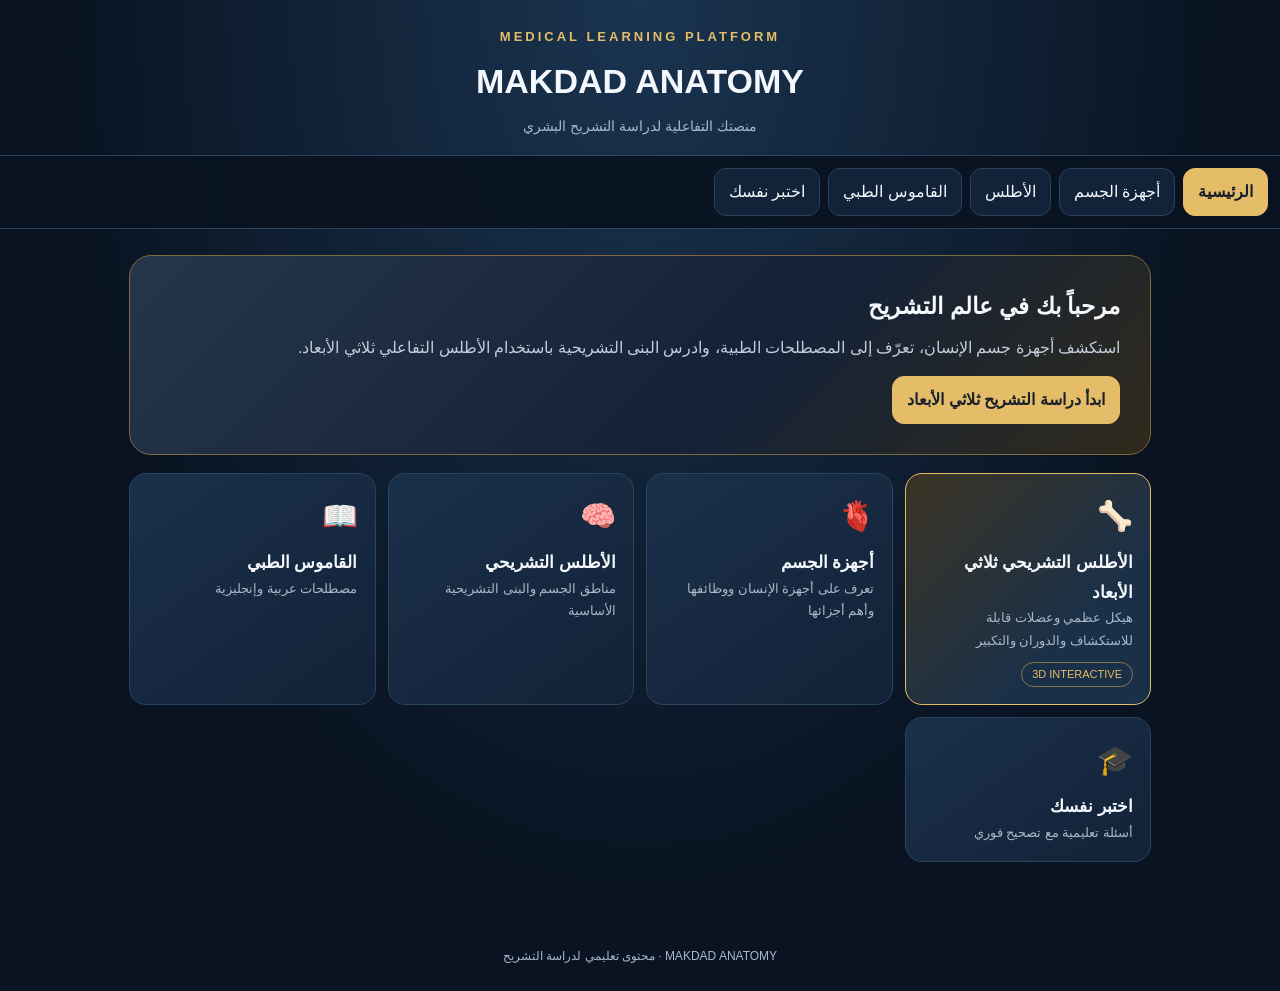
==== commit db41bd43: "Update index.html" ====
--- a/app/src/main/assets/index.html
+++ b/app/src/main/assets/index.html
@@ -2,623 +2,95 @@
 <html lang="ar" dir="rtl">
 <head>
 <meta charset="UTF-8">
-<meta name="viewport" content="width=device-width,initial-scale=1,maximum-scale=1">
-<meta name="theme-color" content="#080f19">
+<meta name="viewport" content="width=device-width, initial-scale=1, maximum-scale=1">
+<meta name="theme-color" content="#091321">
 <title>MAKDAD ANATOMY</title>
-
 <style>
-:root{
---bg:#080f19;--panel:#101d2b;--panel2:#16283a;
---accent:#dfb85f;--text:#f4f5f7;--muted:#aab8c7;
---line:#294057;--buttonText:#101722;
-}
-body[data-theme="blue"]{
---bg:#071525;--panel:#102943;--panel2:#173a5b;
---accent:#54bfff;--text:#f1f8ff;--muted:#a9c7df;
---line:#285477;--buttonText:#071525;
-}
-body[data-theme="purple"]{
---bg:#130c20;--panel:#251638;--panel2:#34204d;
---accent:#c69aff;--text:#faf4ff;--muted:#c6b3db;
---line:#51376e;--buttonText:#21102e;
-}
-body[data-theme="white"]{
---bg:#f3f5f8;--panel:#fff;--panel2:#e8edf3;
---accent:#334d6b;--text:#202b38;--muted:#637386;
---line:#d0d9e3;--buttonText:#fff;
-}
-*{box-sizing:border-box}
-html{scroll-behavior:smooth}
-body{
-margin:0;min-height:100vh;
-background:radial-gradient(ellipse at top,#152b40,var(--bg) 65%);
-color:var(--text);font-family:Arial,Tahoma,sans-serif;line-height:1.7;
-}
-button,input{font:inherit}
-button{cursor:pointer}
-header{
-text-align:center;padding:24px 15px 18px;
-background:linear-gradient(135deg,#16283a,#080f19);
-border-bottom:1px solid var(--line);
-}
-.brand{font-size:11px;letter-spacing:3px;color:var(--accent);font-weight:bold}
-.logo{font-size:27px;font-weight:bold;margin:5px}
-.logo span{color:var(--accent)}
-.sub{font-size:13px;color:var(--muted)}
-.theme-title{font-size:12px;color:var(--muted);margin-top:12px}
-.theme-switcher{display:flex;justify-content:center;gap:7px;flex-wrap:wrap;margin-top:6px}
-button,.tab{
-border:1px solid var(--line);background:var(--panel);
-color:var(--text);padding:9px 13px;border-radius:10px;
-}
-button.primary,.tab.active,.theme-choice.selected{
-background:var(--accent);color:var(--buttonText);
-border-color:var(--accent);font-weight:bold;
-}
-.theme-choice{font-size:12px;padding:6px 10px}
-main{max-width:1050px;margin:auto;padding:15px}
-.hero{
-padding:22px;border:1px solid var(--line);border-radius:18px;
-background:linear-gradient(120deg,#18334b,#101a28);
-margin-bottom:16px;position:relative;overflow:hidden;
-}
-.hero:after{
-content:"⚕";position:absolute;left:15px;top:0;
-font-size:100px;color:#dfb85f18;
-}
-.hero h2{font-size:24px;color:var(--accent);margin:4px 0}
-.hero p{font-size:13px;color:#c2d0dc;max-width:400px}
-.stats{display:grid;grid-template-columns:repeat(3,1fr);gap:8px;margin:15px 0}
-.stat{text-align:center;background:var(--panel);border:1px solid var(--line);border-radius:12px;padding:9px}
-.stat strong{display:block;color:var(--accent);font-size:19px}
-.stat span{font-size:11px;color:var(--muted)}
-.tabs{display:flex;gap:7px;overflow-x:auto;padding:5px 0 12px}
-.tab{white-space:nowrap}
-.section-heading{display:flex;align-items:center;justify-content:space-between;margin:20px 0 8px}
-h2{font-size:20px;color:var(--accent);margin:0}
-h3{font-size:16px;margin:0 0 6px}
-.muted{color:var(--muted);font-size:13px}
-.search{
-width:100%;padding:12px 14px;border-radius:11px;
-border:1px solid var(--line);background:var(--panel);
-color:var(--text);margin:10px 0 13px;outline:none;
-}
-.search:focus{border-color:var(--accent)}
-.grid{display:grid;grid-template-columns:repeat(2,minmax(0,1fr));gap:10px}
-.card{
-background:linear-gradient(145deg,var(--panel2),var(--panel));
-border:1px solid var(--line);border-radius:14px;
-padding:13px;min-height:115px;cursor:pointer;
-}
-.card:active{transform:scale(.98)}
-.card:hover{border-color:var(--accent)}
-.card .emoji{font-size:27px}
-.card b{display:block;font-size:14px}
-.latin{font-size:11px;color:var(--muted);direction:ltr;text-align:right}
-
-/* بطاقة الأطلس ثلاثي الأبعاد المميزة */
-.card.atlas-3d{
-grid-column:1/-1;
-min-height:155px;
-padding:20px;
-display:flex;
-flex-direction:row;
-align-items:center;
-gap:17px;
-position:relative;
-overflow:hidden;
-border:2px solid var(--accent);
-background:
-radial-gradient(ellipse at left,#dfb85f25,transparent 65%),
-linear-gradient(120deg,var(--panel2),var(--panel));
-box-shadow:0 8px 25px #0005, inset 0 0 25px #dfb85f0c;
-}
-.card.atlas-3d:after{
-content:"";
-position:absolute;
-left:-35px;
-bottom:-65px;
-width:170px;
-height:170px;
-border:1px solid var(--accent);
-border-radius:50%;
-opacity:.16;
-}
-.card.atlas-3d .emoji{
-font-size:55px;
-width:78px;
-height:78px;
-flex-shrink:0;
-display:flex;
-align-items:center;
-justify-content:center;
-border-radius:18px;
-background:#dfb85f18;
-border:1px solid #dfb85f55;
-}
-.card.atlas-3d .atlas-3d-text{
-position:relative;
-z-index:1;
-}
-.card.atlas-3d b{
-font-size:18px;
-color:var(--accent);
-margin-bottom:4px;
-}
-.card.atlas-3d .muted{font-size:13px}
-.card.atlas-3d .atlas-3d-label{
-display:inline-block;
-margin-top:8px;
-padding:4px 10px;
-border-radius:20px;
-background:var(--accent);
-color:var(--buttonText);
-font-size:11px;
-font-weight:bold;
-}
-.box,.detail{
-background:var(--panel);border:1px solid var(--line);
-border-radius:15px;padding:15px;margin:12px 0;
-}
-.detail h2{margin-bottom:4px}
-.detail p{font-size:14px}
-.detail-row{padding:9px 0;border-bottom:1px solid var(--line)}
-.detail-row:last-child{border:0}
-.detail-label{color:var(--accent);font-weight:bold;font-size:13px}
-.pill{
-display:inline-block;padding:4px 9px;border:1px solid var(--line);
-border-radius:20px;color:var(--muted);font-size:11px;margin:3px;
-}
-.hidden{display:none!important}
-.feature{
-background:linear-gradient(135deg,var(--panel2),var(--panel));
-border:1px solid var(--line);border-radius:15px;padding:15px;margin:12px 0;
-}
-.feature-icon{font-size:32px}
-.feature button{margin-top:8px}
-.answer{display:block;width:100%;text-align:right;margin:8px 0;white-space:normal}
-.correct{color:#36c781}.wrong{color:#ed7373}
-footer{text-align:center;color:var(--muted);font-size:11px;padding:25px;border-top:1px solid var(--line);margin-top:25px}
-
-@media(min-width:650px){
-.grid{grid-template-columns:repeat(3,minmax(0,1fr))}
-.hero{padding:30px}
-.card.atlas-3d{grid-column:1/-1}
-}
-@media(max-width:380px){
-.card.atlas-3d{padding:13px;gap:10px}
-.card.atlas-3d .emoji{width:60px;height:60px;font-size:42px}
-.card.atlas-3d b{font-size:15px}
-}
+:root{--bg:#091321;--panel:#122238;--panel2:#1a3049;--gold:#e5bd68;--text:#f4f7fb;--muted:#a9b8c9;--line:#29445f}
+*{box-sizing:border-box}body{margin:0;background:radial-gradient(ellipse at top,#1a3450,var(--bg) 65%);color:var(--text);font-family:Arial,Tahoma,sans-serif;line-height:1.75}
+button,input{font:inherit}button{cursor:pointer}header{text-align:center;padding:26px 14px 16px;border-bottom:1px solid var(--line)}
+.logo{font-size:13px;letter-spacing:3px;color:var(--gold);font-weight:bold}.brand{font-size:28px;margin:3px 0}.subtitle{color:var(--muted);font-size:14px}
+nav{display:flex;gap:8px;overflow:auto;padding:12px;position:sticky;top:0;background:#091321ed;z-index:5;border-bottom:1px solid var(--line)}
+nav button,.btn{border:1px solid var(--line);background:var(--panel);color:var(--text);border-radius:12px;padding:9px 14px;white-space:nowrap}
+nav button.active,.primary{background:var(--gold);color:#18202b;border-color:var(--gold);font-weight:bold}
+main{max-width:1050px;margin:auto;padding:18px 14px 60px}.hidden{display:none!important}
+.hero{padding:22px;border:1px solid #7e693e;background:linear-gradient(135deg,#26364a,#142238 60%,#302a1c);border-radius:22px;margin-bottom:18px}
+.hero h2{margin:0 0 8px;font-size:23px}.hero p{color:#c2ccda;margin:0 0 14px}
+.grid{display:grid;grid-template-columns:repeat(auto-fit,minmax(210px,1fr));gap:12px}
+.card{background:linear-gradient(145deg,var(--panel2),var(--panel));border:1px solid var(--line);border-radius:17px;padding:17px;min-height:128px;cursor:pointer;transition:.2s}
+.card:active{transform:scale(.985)}.card b{display:block;font-size:17px}.card span{display:block;color:var(--muted);font-size:13px}.emoji{font-size:29px;margin-bottom:6px}
+.atlas-3d{border:1px solid var(--gold);background:linear-gradient(135deg,#3b3424,#1a3049 70%);min-height:165px}
+.pill{display:inline-block!important;margin-top:9px;padding:2px 10px;border:1px solid #8b7547;border-radius:30px;color:var(--gold)!important;font-size:11px!important}
+.section-title{font-size:22px;margin:5px 0}.muted{color:var(--muted)}
+.search{width:100%;padding:13px 14px;border:1px solid var(--line);border-radius:12px;background:var(--panel);color:var(--text);margin:10px 0 15px}
+.detail,.box{background:var(--panel);border:1px solid var(--line);padding:17px;border-radius:16px;margin-top:14px}
+.detail h3{margin-top:0;color:var(--gold)}.detail p{margin:7px 0}
+.item{padding:10px 4px;border-bottom:1px solid var(--line)}.item:last-child{border:0}
+.answer{display:block;width:100%;text-align:right;padding:12px;margin:8px 0;border:1px solid var(--line);border-radius:12px;background:var(--panel2);color:var(--text)}
+.answer.correct{border-color:#55b987;background:#183d36}.answer.wrong{border-color:#d47777;background:#432727}
+footer{text-align:center;color:var(--muted);font-size:12px;padding:24px}
+a{color:var(--gold)}
+@media(min-width:700px){main{padding-top:26px}.hero{padding:30px}.brand{font-size:34px}}
 </style>
 </head>
+<body>
+<header><div class="logo">MEDICAL LEARNING PLATFORM</div><h1 class="brand">MAKDAD ANATOMY</h1><div class="subtitle">منصتك التفاعلية لدراسة التشريح البشري</div></header>
+<nav id="nav">
+<button class="active" data-tab="home">الرئيسية</button><button data-tab="systems">أجهزة الجسم</button><button data-tab="atlas">الأطلس</button><button data-tab="terms">القاموس الطبي</button><button data-tab="quiz">اختبر نفسك</button>
+</nav>
+<main>
+<section id="home">
+<div class="hero"><h2>مرحباً بك في عالم التشريح</h2><p>استكشف أجهزة جسم الإنسان، تعرّف إلى المصطلحات الطبية، وادرس البنى التشريحية باستخدام الأطلس التفاعلي ثلاثي الأبعاد.</p><button class="btn primary" onclick="openAtlas()">ابدأ دراسة التشريح ثلاثي الأبعاد</button></div>
+<div class="grid">
+<div class="card atlas-3d" onclick="openAtlas()"><div class="emoji">🦴</div><b>الأطلس التشريحي ثلاثي الأبعاد</b><span>هيكل عظمي وعضلات قابلة للاستكشاف والدوران والتكبير</span><span class="pill">3D INTERACTIVE</span></div>
+<div class="card" onclick="tab('systems')"><div class="emoji">🫀</div><b>أجهزة الجسم</b><span>تعرف على أجهزة الإنسان ووظائفها وأهم أجزائها</span></div>
+<div class="card" onclick="tab('atlas')"><div class="emoji">🧠</div><b>الأطلس التشريحي</b><span>مناطق الجسم والبنى التشريحية الأساسية</span></div>
+<div class="card" onclick="tab('terms')"><div class="emoji">📖</div><b>القاموس الطبي</b><span>مصطلحات عربية وإنجليزية</span></div>
+<div class="card" onclick="tab('quiz')"><div class="emoji">🎓</div><b>اختبر نفسك</b><span>أسئلة تعليمية مع تصحيح فوري</span></div>
+</div></section>
 
-<body data-theme="gold">
-
-<header>
-<div class="brand">MAKDAD MEDICAL LEARNING</div>
-<div class="logo">⚕ <span>MAKDAD</span> ANATOMY</div>
-<div class="sub">أطلس تشريحي تعليمي لدراسة جسم الإنسان</div>
-<div class="theme-title">اختر مظهر التطبيق</div>
-<div class="theme-switcher">
-<button class="theme-choice" data-theme-choice="gold">🟡 ذهبي</button>
-<button class="theme-choice" data-theme-choice="blue">🔵 أزرق</button>
-<button class="theme-choice" data-theme-choice="purple">🟣 بنفسجي</button>
-<button class="theme-choice" data-theme-choice="white">⚪ أبيض</button>
-</div>
-</header>
-
-<main>
-
-<div class="hero">
-<div class="brand">YOUR ANATOMY ATLAS</div>
-<h2>اكتشف جسم الإنسان</h2>
-<p>ادرس الأجهزة والأعضاء والعظام والعضلات والأعصاب، مع المصطلحات العربية والإنجليزية واللاتينية.</p>
-<button class="primary" onclick="switchTab('atlas')">ابدأ دراسة التشريح ←</button>
-</div>
-
-<div class="stats">
-<div class="stat"><strong>11</strong><span>جهازاً تشريحياً</span></div>
-<div class="stat"><strong>4</strong><span>أقسام للأطلس</span></div>
-<div class="stat"><strong>3</strong><span>لغات للمصطلحات</span></div>
-</div>
-
-<div class="tabs">
-<button class="tab active" data-tab="home">الرئيسية</button>
-<button class="tab" data-tab="systems">أجهزة الجسم</button>
-<button class="tab" data-tab="atlas">أطلس التشريح</button>
-<button class="tab" data-tab="terms">القاموس الطبي</button>
-<button class="tab" data-tab="quiz">الاختبارات</button>
-<button class="tab" data-tab="about">عن التطبيق</button>
-</div>
-
-<section id="home">
-<div class="section-heading"><h2>مرحباً بك في أطلس التشريح</h2></div>
-
-<div class="grid">
-
-<div class="card atlas-3d" onclick="window.location.href='anatomy-atlas/index.html'">
-<div class="emoji">🦴</div>
-<div class="atlas-3d-text">
-<b>الأطلس التشريحي ثلاثي الأبعاد</b>
-<span class="muted">افتح المجسم التشريحي وتفاعل معه بالدوران والتكبير والاستكشاف.</span>
-<span class="atlas-3d-label">افتح الأطلس ثلاثي الأبعاد ←</span>
-</div>
-</div>
-
-<div class="card" onclick="switchTab('systems')">
-<div class="emoji">🫀</div>
-<b>أجهزة الجسم</b>
-<span class="muted">تعرف على أجهزة الإنسان</span>
-</div>
-
-<div class="card" onclick="switchTab('atlas')">
-<div class="emoji">🦴</div>
-<b>الأطلس التشريحي</b>
-<span class="muted">ادرس البنى التشريحية</span>
-</div>
-
-<div class="card" onclick="switchTab('terms')">
-<div class="emoji">📖</div>
-<b>القاموس الطبي</b>
-<span class="muted">عربي وإنجليزي ولاتيني</span>
-</div>
-
-<div class="card" onclick="switchTab('quiz')">
-<div class="emoji">🧠</div>
-<b>اختبر نفسك</b>
-<span class="muted">أسئلة لتثبيت المعلومات</span>
-</div>
-
-</div>
-</section>
-
-<section id="systems" class="hidden">
-<div class="section-heading"><h2>أجهزة جسم الإنسان</h2></div>
-<p class="muted">اختر جهازاً لعرض تعريفه وأهم مكوناته.</p>
-<input class="search" id="systemSearch" placeholder="ابحث عن جهاز بالعربية أو الإنجليزية...">
-<div class="grid" id="systemCards"></div>
-<div class="detail hidden" id="systemDetail"></div>
-</section>
-
-<section id="atlas" class="hidden">
-<div class="section-heading"><h2>أطلس التشريح</h2></div>
-<p class="muted">اختر القسم التشريحي لعرض البنى والمعلومات التفصيلية المتاحة.</p>
-<input class="search" id="atlasSearch" placeholder="ابحث عن عظم أو عضلة أو عصب أو عضو...">
-<div class="grid" id="atlasCards"></div>
-<div class="detail hidden" id="atlasDetail"></div>
-<div class="feature">
-<div class="feature-icon">🧊</div>
-<h3>المجسمات ثلاثية الأبعاد</h3>
-<p class="muted">يمكن فتح مساحة الأطلس ثلاثي الأبعاد من البطاقة الرئيسية. يعتمد ظهور المجسمات على وجود ملفات النماذج التشريحية داخل مجلد الأطلس.</p>
-<button class="primary" onclick="window.location.href='anatomy-atlas/index.html'">فتح الأطلس ثلاثي الأبعاد</button>
-</div>
-</section>
-
-<section id="terms" class="hidden">
-<div class="section-heading"><h2>القاموس الطبي</h2></div>
-<p class="muted">ابحث عن المصطلح بالعربية أو الإنجليزية أو اللاتينية.</p>
-<input class="search" id="termSearch" placeholder="اكتب المصطلح الطبي...">
-<div class="box" id="termsList"></div>
-</section>
-
-<section id="quiz" class="hidden">
-<div class="section-heading"><h2>اختبر معلوماتك</h2></div>
-<div class="box">
-<div id="question"></div>
-<div id="answers"></div>
-<p id="feedback" aria-live="polite"></p>
-<button class="primary" id="next">السؤال التالي</button>
-<button id="restart">إعادة الاختبار</button>
-<p class="muted" id="score"></p>
-</div>
-</section>
-
-<section id="about" class="hidden">
-<div class="section-heading"><h2>عن التطبيق</h2></div>
-<div class="box">
-<h3>MAKDAD ANATOMY</h3>
-<p>منصة تعليمية لدراسة تشريح جسم الإنسان، وتنظيم البنى التشريحية والمصطلحات الطبية والاختبارات.</p>
-<p class="muted">المحتوى الحالي تعليمي أولي، ويجري توسيعه تدريجياً. يجب مراجعة المراجع التشريحية المعتمدة والمحاضرات الجامعية للتحقق من التفاصيل.</p>
-</div>
-</section>
-
-</main>
-
-<footer>MAKDAD ANATOMY<br>MEDICAL LEARNING PLATFORM</footer>
-
-<script>["عصب","Nerve","Nervus"],["شريان","Artery","Arteria"],
-["وريد","Vein","Vena"],["شعيرة دموية","Capillary","Vas capillare"],
-["جمجمة","Skull","Cranium"],["لوح الكتف","Scapula","Scapula"],
-["عظم الفخذ","Femur","Femur"],["القص","Sternum","Sternum"],
-["فقرة","Vertebra","Vertebra"],["دماغ","Brain","Encephalon"],
-["نخاع شوكي","Spinal Cord","Medulla spinalis"],
-["قلب","Heart","Cor"],["رئة","Lung","Pulmo"],
-["كبد","Liver","Hepar"],["كلية","Kidney","Ren"],
-["معدة","Stomach","Gaster"],["جلد","Skin","Cutis"],
-["مخيخ","Cerebellum","Cerebellum"],
-["حجاب حاجز","Diaphragm","Diaphragma"],
-["عظم العضد","Humerus","Humerus"],
-["الكعبرة","Radius","Radius"],["الزند","Ulna","Ulna"],
-["الظنبوب","Tibia","Tibia"],["الشظية","Fibula","Fibula"]
+<section id="systems" class="hidden"><h2 class="section-title">أجهزة جسم الإنسان</h2><p class="muted">اختر جهازاً لعرض وظيفته ومكوناته الرئيسية.</p><input class="search" id="systemSearch" placeholder="ابحث عن جهاز..."><div class="grid" id="systemCards"></div><div class="detail hidden" id="systemDetail"></div></section>
+<section id="atlas" class="hidden"><h2 class="section-title">الأطلس التشريحي</h2><p class="muted">اختر منطقة تشريحية لعرض ملخص تعليمي.</p><input class="search" id="regionSearch" placeholder="ابحث عن منطقة..."><div class="grid" id="regionCards"></div><div class="detail hidden" id="regionDetail"></div><div class="box"><b>المجسم ثلاثي الأبعاد</b><p class="muted">للدراسة التفاعلية التفصيلية افتح عارض الهيكل العظمي والعضلات.</p><button class="btn primary" onclick="openAtlas()">فتح الأطلس ثلاثي الأبعاد</button></div></section>
+<section id="terms" class="hidden"><h2 class="section-title">القاموس الطبي</h2><p class="muted">ابحث بالعربية أو الإنجليزية.</p><input class="search" id="termSearch" placeholder="اكتب المصطلح..."><div class="box" id="termsList"></div></section>
+<section id="quiz" class="hidden"><h2 class="section-title">اختبر معلوماتك</h2><div class="box"><div id="question"></div><div id="answers"></div><p id="feedback" aria-live="polite"></p><button class="btn primary" id="next">السؤال التالي</button><p class="muted" id="score"></p></div></section>
+</main><footer>MAKDAD ANATOMY · محتوى تعليمي لدراسة التشريح</footer>
+<script>
+const systems=[
+{icon:"🦴",ar:"الجهاز الهيكلي",en:"Skeletal System",desc:"يدعم الجسم ويحمي الأعضاء ويساهم في الحركة وتكوين خلايا الدم وتخزين المعادن.",parts:"الجمجمة، العمود الفقري، القفص الصدري، الحزام الكتفي، الأطراف العلوية، الحوض، الأطراف السفلية."},
+{icon:"💪",ar:"الجهاز العضلي",en:"Muscular System",desc:"يساهم في حركة الجسم والمحافظة على الوضعية وإنتاج الحرارة.",parts:"العضلات الهيكلية، العضلات الملساء، العضلة القلبية."},
+{icon:"🧠",ar:"الجهاز العصبي",en:"Nervous System",desc:"يستقبل المعلومات ويعالجها وينسق الاستجابات الحسية والحركية.",parts:"الدماغ، النخاع الشوكي، الأعصاب القحفية والشوكية."},
+{icon:"❤️",ar:"الجهاز القلبي الوعائي",en:"Cardiovascular System",desc:"ينقل الدم والأكسجين والمواد الغذائية والهرمونات ويساهم في نقل الفضلات.",parts:"القلب، الشرايين، الأوردة، الشعيرات الدموية."},
+{icon:"🫁",ar:"الجهاز التنفسي",en:"Respiratory System",desc:"يؤمن تبادل الأكسجين وثاني أكسيد الكربون بين الهواء والدم.",parts:"الأنف، البلعوم، الحنجرة، الرغامى، القصبات، الرئتان."},
+{icon:"🍽️",ar:"الجهاز الهضمي",en:"Digestive System",desc:"يهضم الطعام ويمتص المغذيات والماء ويساعد على طرح الفضلات.",parts:"الفم، المريء، المعدة، الأمعاء الدقيقة والغليظة، الكبد، البنكرياس."},
+{icon:"🫘",ar:"الجهاز البولي",en:"Urinary System",desc:"يساعد على طرح الفضلات وتنظيم توازن الماء والأملاح.",parts:"الكليتان، الحالبان، المثانة، الإحليل."},
+{icon:"🧬",ar:"جهاز الغدد الصماء",en:"Endocrine System",desc:"ينظم وظائف الجسم عبر الهرمونات.",parts:"النخامية، الدرقية، جارات الدرق، الكظرية، البنكرياس، الغدد التناسلية."},
+{icon:"🛡️",ar:"الجهاز اللمفاوي والمناعي",en:"Lymphatic & Immune System",desc:"يساهم في إعادة السوائل إلى الدم والدفاع المناعي.",parts:"الأوعية والعقد اللمفاوية، الطحال، الغدة الزعترية، اللوزتان."},
+{icon:"🧴",ar:"الجهاز اللحافي",en:"Integumentary System",desc:"يشكل حاجزاً واقياً ويساهم في تنظيم الحرارة والإحساس.",parts:"الجلد، الشعر، الأظافر، الغدد العرقية والدهنية."}
 ];
-
-function switchTab(id){
-  document.querySelectorAll(".tab").forEach(b=>{
-    b.classList.toggle("active",b.dataset.tab===id);
-  });
-
-  ["home","systems","atlas","terms","quiz","about"].forEach(s=>{
-    document.getElementById(s).classList.toggle("hidden",s!==id);
-  });
-
-  window.scrollTo({top:0,behavior:"smooth"});
-}
-
-document.querySelectorAll(".tab").forEach(b=>{
-  b.addEventListener("click",()=>switchTab(b.dataset.tab));
-});
-
-function renderSystems(query=""){
-  const target=document.getElementById("systemCards");
-  target.innerHTML="";
-
-  systems.filter(s=>(s.ar+" "+s.en).toLowerCase().includes(query.toLowerCase())).forEach(s=>{
-    const card=document.createElement("div");
-    card.className="card";
-
-    card.innerHTML=`<div class="emoji">${s.icon}</div>
-      <b>${s.ar}</b>
-      <div class="latin">${s.en}</div>`;
-
-    card.onclick=()=>{
-      const d=document.getElementById("systemDetail");
-      d.classList.remove("hidden");
-
-      d.innerHTML=`<h2>${s.ar}</h2>
-        <div class="latin">${s.en}</div>
-        <div class="detail-row">
-          <div class="detail-label">التعريف والوظيفة</div>
-          <p>${s.desc}</p>
-        </div>
-        <div class="detail-row">
-          <div class="detail-label">المكونات الرئيسية</div>
-          <p>${s.parts}</p>
-        </div>`;
-
-      d.scrollIntoView({behavior:"smooth",block:"nearest"});
-    };
-
-    target.appendChild(card);
-  });
-}
-
-renderSystems();
-
-document.getElementById("systemSearch").addEventListener("input",e=>{
-  renderSystems(e.target.value);
-});
-
-function renderAtlas(query=""){
-  const target=document.getElementById("atlasCards");
-  target.innerHTML="";
-
-  atlas.forEach(group=>{
-    const matches=group.items.filter(item=>
-      item.join(" ").toLowerCase().includes(query.toLowerCase())
-    );
-
-    if(!matches.length)return;
-
-    const heading=document.createElement("div");
-    heading.style.gridColumn="1/-1";
-
-    heading.innerHTML=`<h3 style="color:var(--accent);margin:10px 0 0">
-      ${group.icon} ${group.ar}
-      <span class="latin">${group.en}</span>
-    </h3>`;
-
-    target.appendChild(heading);
-
-    matches.forEach(item=>{
-      const card=document.createElement("div");
-      card.className="card";
-
-      card.innerHTML=`<b>${item[0]}</b>
-        <div class="latin">${item[1]}</div>
-        <div class="muted">${item[3]}</div>`;
-
-      card.onclick=()=>{
-        const d=document.getElementById("atlasDetail");
-        d.classList.remove("hidden");
-
-        d.innerHTML=`<h2>${item[0]}</h2>
-          <div class="detail-row">
-            <div class="detail-label">English</div>
-            <div class="latin">${item[1]}</div>
-          </div>
-          <div class="detail-row">
-            <div class="detail-label">Latin</div>
-            <div class="latin">${item[2]}</div>
-          </div>
-          <div class="detail-row">
-            <div class="detail-label">الموقع التشريحي</div>
-            <p>${item[3]}</p>
-          </div>
-          <div class="detail-row">
-            <div class="detail-label">الوظيفة أو الأهمية</div>
-            <p>${item[4]}</p>
-          </div>
-          <p class="muted">
-            ملاحظة: هذه بطاقة تعريفية تعليمية مختصرة، ويمكن توسيعها لاحقاً بإضافة المنشأ والارتكاز والتعصيب والتروية الدموية والعلاقات التشريحية.
-          </p>`;
-
-        d.scrollIntoView({behavior:"smooth",block:"nearest"});
-      };
-
-      target.appendChild(card);
-    });
-  });
-}
-
-renderAtlas();
-
-document.getElementById("atlasSearch").addEventListener("input",e=>{
-  document.getElementById("atlasDetail").classList.add("hidden");
-  renderAtlas(e.target.value);
-});
-
-function renderTerms(query=""){
-  const target=document.getElementById("termsList");
-
-  const found=terms.filter(t=>
-    t.join(" ").toLowerCase().includes(query.toLowerCase())
-  );
-
-  target.innerHTML=found.map(t=>`
-    <div class="detail-row">
-      <b>${t[0]}</b>
-      <div class="latin">English: ${t[1]}</div>
-      <div class="latin">Latin: ${t[2]}</div>
-    </div>
-  `).join("")||'<p class="muted">لا توجد نتائج مطابقة.</p>';
-}
-
-renderTerms();
-
-document.getElementById("termSearch").addEventListener("input",e=>{
-  renderTerms(e.target.value);
-});
-
-const questions=[
-  ["ما الوحدة الأساسية للجهاز الهيكلي؟",["العظم","العصب","العضلة"],0],
-  ["ما العضو الذي يضخ الدم؟",["الرئة","القلب","الكبد"],1],
-  ["ما البنية التي تصل العضلة بالعظم؟",["الرباط","الوتر","الغضروف"],1],
-  ["ما الجزء المركزي من الجهاز العصبي؟",["الدماغ والنخاع الشوكي","القلب","الكليتان"],0],
-  ["ما الأوعية التي تعيد الدم نحو القلب غالباً؟",["الشرايين","الأوردة","الشعيرات"],1],
-  ["كم عدد الفقرات العنقية عادة؟",["5","7","12"],1],
-  ["ما أطول عظم في جسم الإنسان؟",["عظم الفخذ","عظم العضد","الظنبوب"],0],
-  ["أين توجد العضلة الدالية؟",["الكتف","الساق","البطن"],0],
-  ["ما وظيفة الحجاب الحاجز الأساسية؟",["المساعدة في التنفس","ضخ الدم","هضم الطعام"],0],
-  ["أي عضو يساهم في ترشيح الدم وتكوين البول؟",["الكبد","الكلية","الطحال"],1]
+const regions=[
+["الجمجمة","Skull","تتكون من عظام القحف وعظام الوجه، وتحمي الدماغ وتدعم تراكيب الوجه."],
+["العمود الفقري","Vertebral column","يتكون عادة من 7 فقرات رقبية و12 صدرية و5 قطنية، إضافة إلى العجز والعصعص."],
+["القفص الصدري","Thoracic cage","يتكون من القص والأضلاع والغضاريف الضلعية والفقرات الصدرية، ويحمي القلب والرئتين."],
+["الطرف العلوي","Upper limb","يشمل الحزام الكتفي والعضد والساعد واليد."],
+["الحوض","Pelvis","يتكون من عظمي الورك والعجز والعصعص، وينقل وزن الجذع إلى الطرفين السفليين."],
+["الطرف السفلي","Lower limb","يشمل الفخذ والساق والقدم، ويؤدي دوراً أساسياً في الوقوف والحركة."]
 ];
-
-let qi=0,points=0,answered=false;
-
-function showQuestion(){
-  answered=false;
-
-  const q=questions[qi];
-
-  document.getElementById("question").innerHTML=
-    `<b>السؤال ${qi+1} من ${questions.length}: ${q[0]}</b>`;
-
-  document.getElementById("answers").innerHTML="";
-
-  q[1].forEach((answer,index)=>{
-    const b=document.createElement("button");
-    b.className="answer";
-    b.textContent=answer;
-
-    b.onclick=()=>{
-      if(answered)return;
-
-      answered=true;
-
-      if(index===q[2]){
-        points++;
-        document.getElementById("feedback").innerHTML=
-          '<span class="correct">إجابة صحيحة!</span>';
-      }else{
-        document.getElementById("feedback").innerHTML=
-          `<span class="wrong">الإجابة الصحيحة: ${q[1][q[2]]}</span>`;
-      }
-
-      document.getElementById("score").textContent=
-        `النتيجة: ${points} من ${qi+1}`;
-    };
-
-    document.getElementById("answers").appendChild(b);
-  });
-
-  document.getElementById("feedback").textContent="";
-  document.getElementById("score").textContent=
-    `النتيجة الحالية: ${points}`;
-
-  document.getElementById("next").textContent=
-    qi===questions.length-1?"عرض النتيجة":"السؤال التالي";
-}
-
-showQuestion();
-
-document.getElementById("next").onclick=()=>{
-  if(!answered){
-    document.getElementById("feedback").textContent="اختر إجابة أولاً.";
-    return;
-  }
-
-  if(qi<questions.length-1){
-    qi++;
-    showQuestion();
-  }else{
-    document.getElementById("question").innerHTML=
-      `<h2>انتهى الاختبار!</h2>
-       <p>نتيجتك النهائية: ${points} من ${questions.length}</p>`;
-
-    document.getElementById("answers").innerHTML="";
-    document.getElementById("feedback").textContent=
-      "يمكنك إعادة الاختبار للمراجعة.";
-
-    document.getElementById("next").classList.add("hidden");
-  }
-};
-
-document.getElementById("restart").onclick=()=>{
-  qi=0;
-  points=0;
-  document.getElementById("next").classList.remove("hidden");
-  showQuestion();
-};
-
-const themeColors={
-  gold:"#080f19",
-  blue:"#071525",
-  purple:"#130c20",
-  white:"#f3f5f8"
-};
-
-const themeButtons=document.querySelectorAll("[data-theme-choice]");
-
-function setTheme(theme){
-  if(!Object.keys(themeColors).includes(theme))theme="gold";
-
-  document.body.dataset.theme=theme;
-
-  document.querySelector('meta[name="theme-color"]').content=
-    themeColors[theme];
-
-  themeButtons.forEach(b=>{
-    b.classList.toggle("selected",b.dataset.themeChoice===theme);
-  });
-
-  try{
-    localStorage.setItem("makdad-anatomy-theme",theme);
-  }catch(e){}
-}
-
-let savedTheme="gold";
-
-try{
-  savedTheme=localStorage.getItem("makdad-anatomy-theme")||"gold";
-}catch(e){}
-
-setTheme(savedTheme);
-
-themeButtons.forEach(b=>{
-  b.addEventListener("click",()=>setTheme(b.dataset.themeChoice));
-});
-
+const terms=[
+["عظم","Bone","Os"],["عضلة","Muscle","Musculus"],["عصب","Nerve","Nervus"],["شريان","Artery","Arteria"],["وريد","Vein","Vena"],["مفصل","Joint","Articulatio"],["غضروف","Cartilage","Cartilago"],["وتر","Tendon","Tendo"],["رباط","Ligament","Ligamentum"],["جمجمة","Skull","Cranium"],["لوح الكتف","Scapula","Scapula"],["عظم الفخذ","Femur","Femur"],["القص","Sternum","Sternum"],["الفقرة","Vertebra","Vertebra"]
+];
+function tab(id){document.querySelectorAll("main section").forEach(s=>s.classList.add("hidden"));document.getElementById(id).classList.remove("hidden");document.querySelectorAll("nav button").forEach(b=>b.classList.toggle("active",b.dataset.tab===id));window.scrollTo(0,0)}
+function openAtlas(){location.href="anatomy-atlas/index.html"}
+document.querySelectorAll("nav button").forEach(b=>b.addEventListener("click",()=>tab(b.dataset.tab)));
+function renderSystems(q=""){const root=document.getElementById("systemCards");root.innerHTML="";systems.filter(x=>(x.ar+x.en).toLowerCase().includes(q.toLowerCase())).forEach(x=>{const c=document.createElement("div");c.className="card";c.innerHTML=`<div class="emoji">${x.icon}</div><b>${x.ar}</b><span>${x.en}</span>`;c.onclick=()=>{const d=document.getElementById("systemDetail");d.classList.remove("hidden");d.innerHTML=`<h3>${x.ar} · ${x.en}</h3><p>${x.desc}</p><p><b>المكونات الرئيسية:</b> ${x.parts}</p>`};root.append(c)})}
+function renderRegions(q=""){const root=document.getElementById("regionCards");root.innerHTML="";regions.filter(x=>(x[0]+x[1]).toLowerCase().includes(q.toLowerCase())).forEach(x=>{const c=document.createElement("div");c.className="card";c.innerHTML=`<b>${x[0]}</b><span>${x[1]}</span>`;c.onclick=()=>{const d=document.getElementById("regionDetail");d.classList.remove("hidden");d.innerHTML=`<h3>${x[0]} · ${x[1]}</h3><p>${x[2]}</p>`};root.append(c)})}
+function renderTerms(q=""){document.getElementById("termsList").innerHTML=terms.filter(x=>x.join(" ").toLowerCase().includes(q.toLowerCase())).map(x=>`<div class="item"><b>${x[0]}</b> — ${x[1]} <span class="muted">(${x[2]})</span></div>`).join("")}
+document.getElementById("systemSearch").addEventListener("input",e=>renderSystems(e.target.value));document.getElementById("regionSearch").addEventListener("input",e=>renderRegions(e.target.value));document.getElementById("termSearch").addEventListener("input",e=>renderTerms(e.target.value));
+const questions=[{q:"أي جزء يحمي الدماغ؟",a:["الجمجمة","عظم الفخذ","القص"],c:0,e:"الجمجمة تحيط بالدماغ وتحميه."},{q:"كم عدد الفقرات الصدرية عادة؟",a:["5","12","7"],c:1,e:"توجد 12 فقرة صدرية."},{q:"ما الوحدة الوظيفية الأساسية للجهاز العصبي؟",a:["الخلية العضلية","العصبون","الكُبيبة"],c:1,e:"العصبون هو الوحدة الوظيفية الأساسية للجهاز العصبي."}];
+let qi=0,score=0,answered=false;
+function showQuestion(){answered=false;const q=questions[qi];document.getElementById("question").innerHTML=`<b>السؤال ${qi+1} من ${questions.length}</b><p>${q.q}</p>`;document.getElementById("answers").innerHTML="";q.a.forEach((a,i)=>{const b=document.createElement("button");b.className="answer";b.textContent=a;b.onclick=()=>choose(i,b);document.getElementById("answers").append(b)});document.getElementById("feedback").textContent="";document.getElementById("score").textContent=`النتيجة: ${score} / ${questions.length}`}
+function choose(i,b){if(answered)return;answered=true;const q=questions[qi];if(i===q.c){score++;b.classList.add("correct");document.getElementById("feedback").textContent="إجابة صحيحة! "+q.e}else{b.classList.add("wrong");document.getElementById("answers").children[q.c].classList.add("correct");document.getElementById("feedback").textContent="ليست الإجابة الصحيحة. "+q.e}document.getElementById("score").textContent=`النتيجة: ${score} / ${questions.length}`}
+document.getElementById("next").onclick=()=>{qi++;if(qi>=questions.length){document.getElementById("question").innerHTML=`انتهى الاختبار. نتيجتك ${score} من ${questions.length}.`;document.getElementById("answers").innerHTML="";document.getElementById("feedback").textContent="اضغط إعادة الاختبار للمحاولة من جديد.";return}showQuestion()};
+document.getElementById("restart")?.addEventListener("click",()=>{qi=0;score=0;showQuestion()});
+renderSystems();renderRegions();renderTerms();showQuestion();
 </script>
-
-</body>
-</html>
+</body></html>
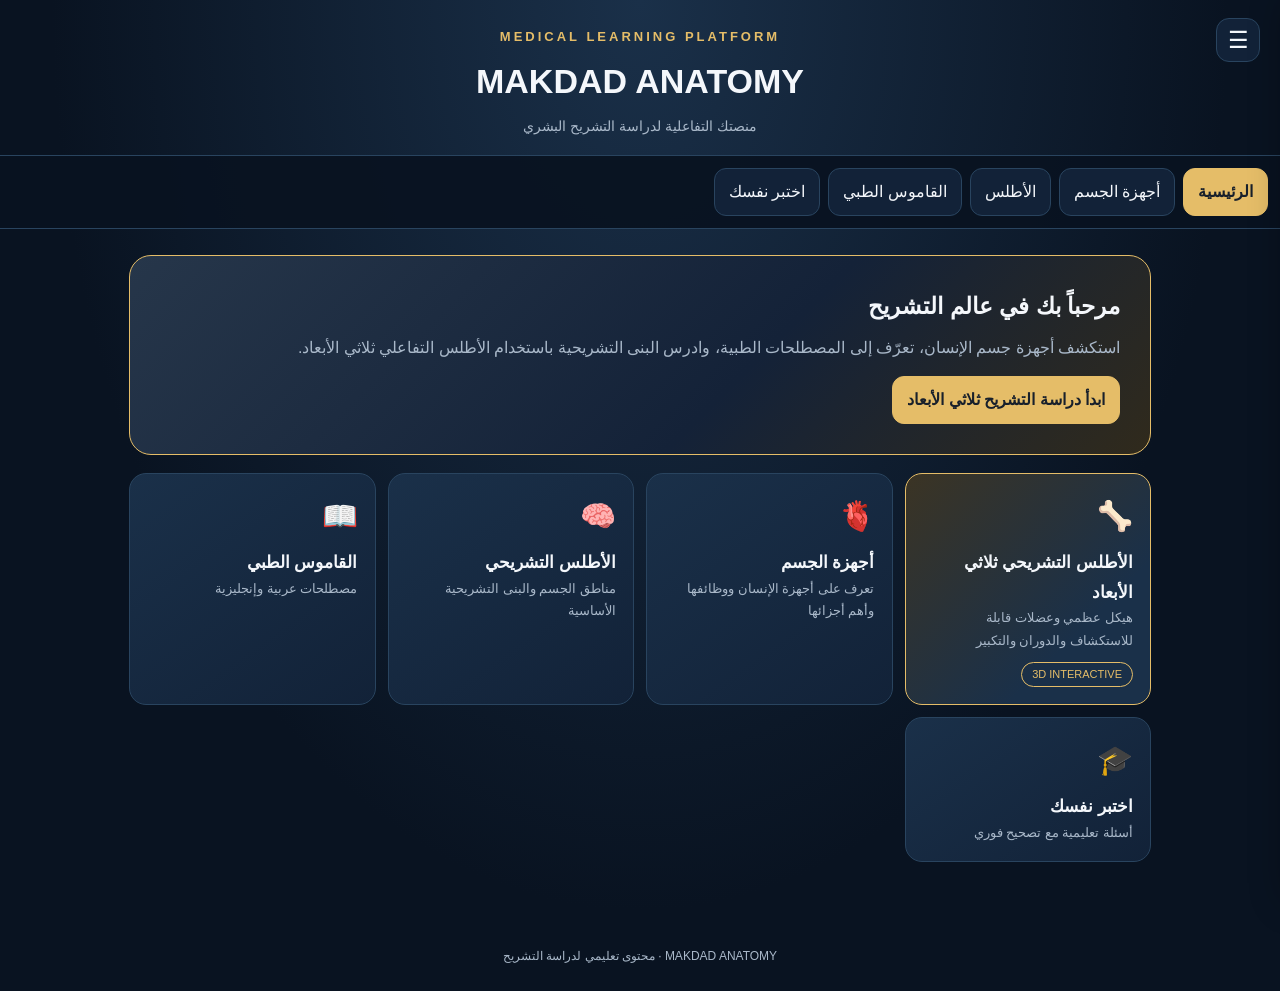
==== commit 7f1dfb0c: "Update index.html" ====
--- a/app/src/main/assets/index.html
+++ b/app/src/main/assets/index.html
@@ -3,58 +3,577 @@
 <head>
 <meta charset="UTF-8">
 <meta name="viewport" content="width=device-width, initial-scale=1, maximum-scale=1">
-<meta name="theme-color" content="#091321">
+<meta name="theme-color" content="#091321" id="themeColor">
 <title>MAKDAD ANATOMY</title>
+
 <style>
-:root{--bg:#091321;--panel:#122238;--panel2:#1a3049;--gold:#e5bd68;--text:#f4f7fb;--muted:#a9b8c9;--line:#29445f}
-*{box-sizing:border-box}body{margin:0;background:radial-gradient(ellipse at top,#1a3450,var(--bg) 65%);color:var(--text);font-family:Arial,Tahoma,sans-serif;line-height:1.75}
-button,input{font:inherit}button{cursor:pointer}header{text-align:center;padding:26px 14px 16px;border-bottom:1px solid var(--line)}
-.logo{font-size:13px;letter-spacing:3px;color:var(--gold);font-weight:bold}.brand{font-size:28px;margin:3px 0}.subtitle{color:var(--muted);font-size:14px}
-nav{display:flex;gap:8px;overflow:auto;padding:12px;position:sticky;top:0;background:#091321ed;z-index:5;border-bottom:1px solid var(--line)}
-nav button,.btn{border:1px solid var(--line);background:var(--panel);color:var(--text);border-radius:12px;padding:9px 14px;white-space:nowrap}
-nav button.active,.primary{background:var(--gold);color:#18202b;border-color:var(--gold);font-weight:bold}
-main{max-width:1050px;margin:auto;padding:18px 14px 60px}.hidden{display:none!important}
-.hero{padding:22px;border:1px solid #7e693e;background:linear-gradient(135deg,#26364a,#142238 60%,#302a1c);border-radius:22px;margin-bottom:18px}
-.hero h2{margin:0 0 8px;font-size:23px}.hero p{color:#c2ccda;margin:0 0 14px}
-.grid{display:grid;grid-template-columns:repeat(auto-fit,minmax(210px,1fr));gap:12px}
-.card{background:linear-gradient(145deg,var(--panel2),var(--panel));border:1px solid var(--line);border-radius:17px;padding:17px;min-height:128px;cursor:pointer;transition:.2s}
-.card:active{transform:scale(.985)}.card b{display:block;font-size:17px}.card span{display:block;color:var(--muted);font-size:13px}.emoji{font-size:29px;margin-bottom:6px}
-.atlas-3d{border:1px solid var(--gold);background:linear-gradient(135deg,#3b3424,#1a3049 70%);min-height:165px}
-.pill{display:inline-block!important;margin-top:9px;padding:2px 10px;border:1px solid #8b7547;border-radius:30px;color:var(--gold)!important;font-size:11px!important}
-.section-title{font-size:22px;margin:5px 0}.muted{color:var(--muted)}
-.search{width:100%;padding:13px 14px;border:1px solid var(--line);border-radius:12px;background:var(--panel);color:var(--text);margin:10px 0 15px}
-.detail,.box{background:var(--panel);border:1px solid var(--line);padding:17px;border-radius:16px;margin-top:14px}
-.detail h3{margin-top:0;color:var(--gold)}.detail p{margin:7px 0}
-.item{padding:10px 4px;border-bottom:1px solid var(--line)}.item:last-child{border:0}
-.answer{display:block;width:100%;text-align:right;padding:12px;margin:8px 0;border:1px solid var(--line);border-radius:12px;background:var(--panel2);color:var(--text)}
-.answer.correct{border-color:#55b987;background:#183d36}.answer.wrong{border-color:#d47777;background:#432727}
-footer{text-align:center;color:var(--muted);font-size:12px;padding:24px}
+:root{
+--bg:#091321;
+--panel:#122238;
+--panel2:#1a3049;
+--gold:#e5bd68;
+--text:#f4f7fb;
+--muted:#a9b8c9;
+--line:#29445f;
+--nav:#091321ed;
+--hero1:#26364a;
+--hero2:#142238;
+--hero3:#302a1c;
+--atlas1:#3b3424;
+}
+
+*{box-sizing:border-box}
+
+body{
+margin:0;
+background:radial-gradient(ellipse at top,var(--panel2),var(--bg) 65%);
+color:var(--text);
+font-family:Arial,Tahoma,sans-serif;
+line-height:1.75;
+}
+
+button,input{font:inherit}
+button{cursor:pointer}
+
+header{
+text-align:center;
+padding:26px 14px 16px;
+border-bottom:1px solid var(--line);
+position:relative;
+}
+
+.logo{
+font-size:13px;
+letter-spacing:3px;
+color:var(--gold);
+font-weight:bold
+}
+
+.brand{font-size:28px;margin:3px 0}
+.subtitle{color:var(--muted);font-size:14px}
+
+.menu-trigger{
+position:absolute;
+right:14px;
+top:14px;
+width:44px;
+height:44px;
+border:1px solid var(--line);
+border-radius:13px;
+background:var(--panel);
+color:var(--text);
+font-size:23px;
+}
+
+nav{
+display:flex;
+gap:8px;
+overflow:auto;
+padding:12px;
+position:sticky;
+top:0;
+background:var(--nav);
+z-index:5;
+border-bottom:1px solid var(--line)
+}
+
+nav button,.btn{
+border:1px solid var(--line);
+background:var(--panel);
+color:var(--text);
+border-radius:12px;
+padding:9px 14px;
+white-space:nowrap
+}
+
+nav button.active,.primary{
+background:var(--gold);
+color:#18202b;
+border-color:var(--gold);
+font-weight:bold
+}
+
+main{
+max-width:1050px;
+margin:auto;
+padding:18px 14px 60px
+}
+
+.hidden{display:none!important}
+
+.hero{
+padding:22px;
+border:1px solid var(--gold);
+background:linear-gradient(135deg,var(--hero1),var(--hero2) 60%,var(--hero3));
+border-radius:22px;
+margin-bottom:18px
+}
+
+.hero h2{margin:0 0 8px;font-size:23px}
+.hero p{color:var(--muted);margin:0 0 14px}
+
+.grid{
+display:grid;
+grid-template-columns:repeat(auto-fit,minmax(210px,1fr));
+gap:12px
+}
+
+.card{
+background:linear-gradient(145deg,var(--panel2),var(--panel));
+border:1px solid var(--line);
+border-radius:17px;
+padding:17px;
+min-height:128px;
+cursor:pointer;
+transition:.2s
+}
+
+.card:active{transform:scale(.985)}
+.card b{display:block;font-size:17px}
+.card span{display:block;color:var(--muted);font-size:13px}
+.emoji{font-size:29px;margin-bottom:6px}
+
+.atlas-3d{
+border:1px solid var(--gold);
+background:linear-gradient(135deg,var(--atlas1),var(--panel2) 70%);
+min-height:165px
+}
+
+.pill{
+display:inline-block!important;
+margin-top:9px;
+padding:2px 10px;
+border:1px solid var(--gold);
+border-radius:30px;
+color:var(--gold)!important;
+font-size:11px!important
+}
+
+.section-title{font-size:22px;margin:5px 0}
+.muted{color:var(--muted)}
+
+.search{
+width:100%;
+padding:13px 14px;
+border:1px solid var(--line);
+border-radius:12px;
+background:var(--panel);
+color:var(--text);
+margin:10px 0 15px
+}
+
+.detail,.box{
+background:var(--panel);
+border:1px solid var(--line);
+padding:17px;
+border-radius:16px;
+margin-top:14px
+}
+
+.detail h3{margin-top:0;color:var(--gold)}
+.detail p{margin:7px 0}
+
+.item{
+padding:10px 4px;
+border-bottom:1px solid var(--line)
+}
+
+.item:last-child{border:0}
+
+.answer{
+display:block;
+width:100%;
+text-align:right;
+padding:12px;
+margin:8px 0;
+border:1px solid var(--line);
+border-radius:12px;
+background:var(--panel2);
+color:var(--text)
+}
+
+.answer.correct{border-color:#55b987;background:#183d36}
+.answer.wrong{border-color:#d47777;background:#432727}
+
+footer{
+text-align:center;
+color:var(--muted);
+font-size:12px;
+padding:24px
+}
+
 a{color:var(--gold)}
-@media(min-width:700px){main{padding-top:26px}.hero{padding:30px}.brand{font-size:34px}}
+
+/* القائمة الجانبية */
+
+.drawer-backdrop{
+position:fixed;
+inset:0;
+background:#0009;
+z-index:20;
+opacity:0;
+visibility:hidden;
+transition:.25s
+}
+
+.settings-drawer{
+position:fixed;
+z-index:21;
+top:0;
+right:0;
+width:min(330px,86vw);
+height:100vh;
+height:100dvh;
+padding:22px 18px;
+background:var(--panel);
+border-left:1px solid var(--line);
+box-shadow:-12px 0 35px #0005;
+transform:translateX(105%);
+transition:transform .25s ease;
+overflow-y:auto
+}
+
+body.drawer-open .drawer-backdrop{
+opacity:1;
+visibility:visible
+}
+
+body.drawer-open .settings-drawer{
+transform:translateX(0)
+}
+
+.drawer-head{
+display:flex;
+align-items:center;
+justify-content:space-between;
+gap:12px
+}
+
+.drawer-head h2{
+font-size:20px;
+margin:5px 0
+}
+
+.drawer-close{
+width:40px;
+height:40px;
+border:1px solid var(--line);
+border-radius:11px;
+background:var(--panel2);
+color:var(--text);
+font-size:25px
+}
+
+.theme-list{
+display:grid;
+gap:10px;
+margin-top:18px
+}
+
+.theme-option{
+display:flex;
+align-items:center;
+gap:11px;
+width:100%;
+padding:12px;
+border:1px solid var(--line);
+border-radius:13px;
+background:var(--panel2);
+color:var(--text);
+text-align:right
+}
+
+.swatch{
+width:23px;
+height:23px;
+flex:0 0 23px;
+border-radius:50%;
+background:var(--swatch);
+border:2px solid #ffffff66
+}
+
+.theme-check{
+margin-right:auto;
+color:var(--gold);
+opacity:0
+}
+
+.theme-option.selected{
+border-color:var(--gold)
+}
+
+.theme-option.selected .theme-check{
+opacity:1
+}
+
+.drawer-note{
+margin-top:20px;
+color:var(--muted);
+font-size:12px
+}
+
+@media(min-width:700px){
+main{padding-top:26px}
+.hero{padding:30px}
+.brand{font-size:34px}
+.menu-trigger{right:20px;top:18px}
+}
 </style>
 </head>
+
 <body>
-<header><div class="logo">MEDICAL LEARNING PLATFORM</div><h1 class="brand">MAKDAD ANATOMY</h1><div class="subtitle">منصتك التفاعلية لدراسة التشريح البشري</div></header>
+
+<header>
+<button class="menu-trigger" id="openSettings" aria-label="فتح قائمة الإعدادات">☰</button>
+<div class="logo">MEDICAL LEARNING PLATFORM</div>
+<h1 class="brand">MAKDAD ANATOMY</h1>
+<div class="subtitle">منصتك التفاعلية لدراسة التشريح البشري</div>
+</header>
+
+<div class="drawer-backdrop" id="drawerBackdrop"></div>
+
+<aside class="settings-drawer" id="settingsDrawer" aria-hidden="true">
+<div class="drawer-head">
+<h2>إعدادات المظهر</h2>
+<button class="drawer-close" id="closeSettings" aria-label="إغلاق">×</button>
+</div>
+
+<p class="muted">اختر لون واجهة التطبيق</p>
+
+<div class="theme-list" id="themeList">
+
+<button class="theme-option" data-theme="classic">
+<span class="swatch" style="--swatch:#e5bd68"></span>
+<span>ذهبي كلاسيكي</span>
+<span class="theme-check">✓</span>
+</button>
+
+<button class="theme-option" data-theme="ocean">
+<span class="swatch" style="--swatch:#55c7df"></span>
+<span>أزرق محيطي</span>
+<span class="theme-check">✓</span>
+</button>
+
+<button class="theme-option" data-theme="emerald">
+<span class="swatch" style="--swatch:#55c99a"></span>
+<span>أخضر زمردي</span>
+<span class="theme-check">✓</span>
+</button>
+
+<button class="theme-option" data-theme="violet">
+<span class="swatch" style="--swatch:#b99aff"></span>
+<span>بنفسجي</span>
+<span class="theme-check">✓</span>
+</button>
+
+<button class="theme-option" data-theme="rose">
+<span class="swatch" style="--swatch:#f08eaa"></span>
+<span>وردي هادئ</span>
+<span class="theme-check">✓</span>
+</button>
+
+</div>
+
+<p class="drawer-note">
+سيتم حفظ اللون المختار تلقائياً على جهازك.
+</p>
+</aside>
+
 <nav id="nav">
-<button class="active" data-tab="home">الرئيسية</button><button data-tab="systems">أجهزة الجسم</button><button data-tab="atlas">الأطلس</button><button data-tab="terms">القاموس الطبي</button><button data-tab="quiz">اختبر نفسك</button>
+<button class="active" data-tab="home">الرئيسية</button>
+<button data-tab="systems">أجهزة الجسم</button>
+<button data-tab="atlas">الأطلس</button>
+<button data-tab="terms">القاموس الطبي</button>
+<button data-tab="quiz">اختبر نفسك</button>
 </nav>
+
 <main>
+
 <section id="home">
-<div class="hero"><h2>مرحباً بك في عالم التشريح</h2><p>استكشف أجهزة جسم الإنسان، تعرّف إلى المصطلحات الطبية، وادرس البنى التشريحية باستخدام الأطلس التفاعلي ثلاثي الأبعاد.</p><button class="btn primary" onclick="openAtlas()">ابدأ دراسة التشريح ثلاثي الأبعاد</button></div>
+
+<div class="hero">
+<h2>مرحباً بك في عالم التشريح</h2>
+<p>استكشف أجهزة جسم الإنسان، تعرّف إلى المصطلحات الطبية، وادرس البنى التشريحية باستخدام الأطلس التفاعلي ثلاثي الأبعاد.</p>
+<button class="btn primary" onclick="openAtlas()">ابدأ دراسة التشريح ثلاثي الأبعاد</button>
+</div>
+
 <div class="grid">
-<div class="card atlas-3d" onclick="openAtlas()"><div class="emoji">🦴</div><b>الأطلس التشريحي ثلاثي الأبعاد</b><span>هيكل عظمي وعضلات قابلة للاستكشاف والدوران والتكبير</span><span class="pill">3D INTERACTIVE</span></div>
-<div class="card" onclick="tab('systems')"><div class="emoji">🫀</div><b>أجهزة الجسم</b><span>تعرف على أجهزة الإنسان ووظائفها وأهم أجزائها</span></div>
-<div class="card" onclick="tab('atlas')"><div class="emoji">🧠</div><b>الأطلس التشريحي</b><span>مناطق الجسم والبنى التشريحية الأساسية</span></div>
-<div class="card" onclick="tab('terms')"><div class="emoji">📖</div><b>القاموس الطبي</b><span>مصطلحات عربية وإنجليزية</span></div>
-<div class="card" onclick="tab('quiz')"><div class="emoji">🎓</div><b>اختبر نفسك</b><span>أسئلة تعليمية مع تصحيح فوري</span></div>
-</div></section>
-
-<section id="systems" class="hidden"><h2 class="section-title">أجهزة جسم الإنسان</h2><p class="muted">اختر جهازاً لعرض وظيفته ومكوناته الرئيسية.</p><input class="search" id="systemSearch" placeholder="ابحث عن جهاز..."><div class="grid" id="systemCards"></div><div class="detail hidden" id="systemDetail"></div></section>
-<section id="atlas" class="hidden"><h2 class="section-title">الأطلس التشريحي</h2><p class="muted">اختر منطقة تشريحية لعرض ملخص تعليمي.</p><input class="search" id="regionSearch" placeholder="ابحث عن منطقة..."><div class="grid" id="regionCards"></div><div class="detail hidden" id="regionDetail"></div><div class="box"><b>المجسم ثلاثي الأبعاد</b><p class="muted">للدراسة التفاعلية التفصيلية افتح عارض الهيكل العظمي والعضلات.</p><button class="btn primary" onclick="openAtlas()">فتح الأطلس ثلاثي الأبعاد</button></div></section>
-<section id="terms" class="hidden"><h2 class="section-title">القاموس الطبي</h2><p class="muted">ابحث بالعربية أو الإنجليزية.</p><input class="search" id="termSearch" placeholder="اكتب المصطلح..."><div class="box" id="termsList"></div></section>
-<section id="quiz" class="hidden"><h2 class="section-title">اختبر معلوماتك</h2><div class="box"><div id="question"></div><div id="answers"></div><p id="feedback" aria-live="polite"></p><button class="btn primary" id="next">السؤال التالي</button><p class="muted" id="score"></p></div></section>
-</main><footer>MAKDAD ANATOMY · محتوى تعليمي لدراسة التشريح</footer>
+
+<div class="card atlas-3d" onclick="openAtlas()">
+<div class="emoji">🦴</div>
+<b>الأطلس التشريحي ثلاثي الأبعاد</b>
+<span>هيكل عظمي وعضلات قابلة للاستكشاف والدوران والتكبير</span>
+<span class="pill">3D INTERACTIVE</span>
+</div>
+
+<div class="card" onclick="tab('systems')">
+<div class="emoji">🫀</div>
+<b>أجهزة الجسم</b>
+<span>تعرف على أجهزة الإنسان ووظائفها وأهم أجزائها</span>
+</div>
+
+<div class="card" onclick="tab('atlas')">
+<div class="emoji">🧠</div>
+<b>الأطلس التشريحي</b>
+<span>مناطق الجسم والبنى التشريحية الأساسية</span>
+</div>
+
+<div class="card" onclick="tab('terms')">
+<div class="emoji">📖</div>
+<b>القاموس الطبي</b>
+<span>مصطلحات عربية وإنجليزية</span>
+</div>
+
+<div class="card" onclick="tab('quiz')">
+<div class="emoji">🎓</div>
+<b>اختبر نفسك</b>
+<span>أسئلة تعليمية مع تصحيح فوري</span>
+</div>
+
+</div>
+</section>
+
+<section id="systems" class="hidden">
+<h2 class="section-title">أجهزة جسم الإنسان</h2>
+<p class="muted">اختر جهازاً لعرض وظيفته ومكوناته الرئيسية.</p>
+<input class="search" id="systemSearch" placeholder="ابحث عن جهاز...">
+<div class="grid" id="systemCards"></div>
+<div class="detail hidden" id="systemDetail"></div>
+</section>
+
+<section id="atlas" class="hidden">
+<h2 class="section-title">الأطلس التشريحي</h2>
+<p class="muted">اختر منطقة تشريحية لعرض ملخص تعليمي.</p>
+<input class="search" id="regionSearch" placeholder="ابحث عن منطقة...">
+<div class="grid" id="regionCards"></div>
+<div class="detail hidden" id="regionDetail"></div>
+<div class="box">
+<b>المجسم ثلاثي الأبعاد</b>
+<p class="muted">للدراسة التفاعلية التفصيلية افتح عارض الهيكل العظمي والعضلات.</p>
+<button class="btn primary" onclick="openAtlas()">فتح الأطلس ثلاثي الأبعاد</button>
+</div>
+</section>
+
+<section id="terms" class="hidden">
+<h2 class="section-title">القاموس الطبي</h2>
+<p class="muted">ابحث بالعربية أو الإنجليزية.</p>
+<input class="search" id="termSearch" placeholder="اكتب المصطلح...">
+<div class="box" id="termsList"></div>
+</section>
+
+<section id="quiz" class="hidden">
+<h2 class="section-title">اختبر معلوماتك</h2>
+<div class="box">
+<div id="question"></div>
+<div id="answers"></div>
+<p id="feedback" aria-live="polite"></p>
+<button class="btn primary" id="next">السؤال التالي</button>
+<p class="muted" id="score"></p>
+</div>
+</section>
+
+</main>
+
+<footer>MAKDAD ANATOMY · محتوى تعليمي لدراسة التشريح</footer>
+
 <script>
+
+/* نظام الألوان وحفظ الاختيار */
+
+const themes={
+classic:{
+gold:"#e5bd68",panel:"#122238",panel2:"#1a3049",
+bg:"#091321",line:"#29445f",nav:"#091321ed",
+hero1:"#26364a",hero2:"#142238",hero3:"#302a1c",
+atlas1:"#3b3424"
+},
+ocean:{
+gold:"#55c7df",panel:"#102b3b",panel2:"#174258",
+bg:"#071923",line:"#286078",nav:"#071923ed",
+hero1:"#17465b",hero2:"#102b3b",hero3:"#153c50",
+atlas1:"#15516a"
+},
+emerald:{
+gold:"#55c99a",panel:"#122d2a",panel2:"#1a4038",
+bg:"#091a18",line:"#2b6254",nav:"#091a18ed",
+hero1:"#24483e",hero2:"#122d2a",hero3:"#1b3c32",
+atlas1:"#245344"
+},
+violet:{
+gold:"#b99aff",panel:"#28213d",panel2:"#392d55",
+bg:"#151020",line:"#554477",nav:"#151020ed",
+hero1:"#40345d",hero2:"#28213d",hero3:"#332748",
+atlas1:"#4b3c68"
+},
+rose:{
+gold:"#f08eaa",panel:"#382330",panel2:"#503044",
+bg:"#1e121a",line:"#704258",nav:"#1e121aed",
+hero1:"#5b3548",hero2:"#382330",hero3:"#4b2b3d",
+atlas1:"#693c52"
+}
+};
+
+function applyTheme(name){
+const theme=themes[name]||themes.classic;
+const root=document.documentElement;
+
+Object.entries(theme).forEach(([key,value])=>{
+root.style.setProperty("--"+key,value);
+});
+
+document.querySelectorAll(".theme-option").forEach(button=>{
+button.classList.toggle("selected",button.dataset.theme===name);
+});
+
+document.getElementById("themeColor").setAttribute("content",theme.bg);
+
+try{
+localStorage.setItem("makdad-anatomy-theme",name);
+}catch(error){
+console.warn("تعذر حفظ اللون",error);
+}
+}
+
+let savedTheme="classic";
+
+try{
+savedTheme=localStorage.getItem("makdad-anatomy-theme")||"classic";
+}catch(error){}
+
+applyTheme(savedTheme);
+
+
+/* القائمة الجانبية */
+
+function closeSettings(){
+document.body.classList.remove("drawer-open");
+document.getElementById("settingsDrawer").setAttribute("aria-hidden","true");
+}
+
+document.getElementById("openSettings").addEventListener("click",()=>{
+document.body.classList.add("drawer-open");
+document.getElementById("settingsDrawer").setAttribute("aria-hidden","false");
+});
+
+document.getElementById("closeSettings").addEventListener("click",closeSettings);
+document.getElementById("drawerBackdrop").addEventListener("click",closeSettings);
+
+document.getElementById("themeList").addEventListener("click",event=>{
+const button=event.target.closest("[data-theme]");
+if(button){
+applyTheme(button.dataset.theme);
+}
+});
+
+document.addEventListener("keydown",event=>{
+if(event.key==="Escape"){
+closeSettings();
+}
+});
+
+
+/* بيانات أجهزة الجسم */
+
 const systems=[
 {icon:"🦴",ar:"الجهاز الهيكلي",en:"Skeletal System",desc:"يدعم الجسم ويحمي الأعضاء ويساهم في الحركة وتكوين خلايا الدم وتخزين المعادن.",parts:"الجمجمة، العمود الفقري، القفص الصدري، الحزام الكتفي، الأطراف العلوية، الحوض، الأطراف السفلية."},
 {icon:"💪",ar:"الجهاز العضلي",en:"Muscular System",desc:"يساهم في حركة الجسم والمحافظة على الوضعية وإنتاج الحرارة.",parts:"العضلات الهيكلية، العضلات الملساء، العضلة القلبية."},
@@ -67,6 +586,7 @@
 {icon:"🛡️",ar:"الجهاز اللمفاوي والمناعي",en:"Lymphatic & Immune System",desc:"يساهم في إعادة السوائل إلى الدم والدفاع المناعي.",parts:"الأوعية والعقد اللمفاوية، الطحال، الغدة الزعترية، اللوزتان."},
 {icon:"🧴",ar:"الجهاز اللحافي",en:"Integumentary System",desc:"يشكل حاجزاً واقياً ويساهم في تنظيم الحرارة والإحساس.",parts:"الجلد، الشعر، الأظافر، الغدد العرقية والدهنية."}
 ];
+
 const regions=[
 ["الجمجمة","Skull","تتكون من عظام القحف وعظام الوجه، وتحمي الدماغ وتدعم تراكيب الوجه."],
 ["العمود الفقري","Vertebral column","يتكون عادة من 7 فقرات رقبية و12 صدرية و5 قطنية، إضافة إلى العجز والعصعص."],
@@ -75,22 +595,195 @@
 ["الحوض","Pelvis","يتكون من عظمي الورك والعجز والعصعص، وينقل وزن الجذع إلى الطرفين السفليين."],
 ["الطرف السفلي","Lower limb","يشمل الفخذ والساق والقدم، ويؤدي دوراً أساسياً في الوقوف والحركة."]
 ];
+
 const terms=[
 ["عظم","Bone","Os"],["عضلة","Muscle","Musculus"],["عصب","Nerve","Nervus"],["شريان","Artery","Arteria"],["وريد","Vein","Vena"],["مفصل","Joint","Articulatio"],["غضروف","Cartilage","Cartilago"],["وتر","Tendon","Tendo"],["رباط","Ligament","Ligamentum"],["جمجمة","Skull","Cranium"],["لوح الكتف","Scapula","Scapula"],["عظم الفخذ","Femur","Femur"],["القص","Sternum","Sternum"],["الفقرة","Vertebra","Vertebra"]
 ];
-function tab(id){document.querySelectorAll("main section").forEach(s=>s.classList.add("hidden"));document.getElementById(id).classList.remove("hidden");document.querySelectorAll("nav button").forEach(b=>b.classList.toggle("active",b.dataset.tab===id));window.scrollTo(0,0)}
-function openAtlas(){location.href="anatomy-atlas/index.html"}
-document.querySelectorAll("nav button").forEach(b=>b.addEventListener("click",()=>tab(b.dataset.tab)));
-function renderSystems(q=""){const root=document.getElementById("systemCards");root.innerHTML="";systems.filter(x=>(x.ar+x.en).toLowerCase().includes(q.toLowerCase())).forEach(x=>{const c=document.createElement("div");c.className="card";c.innerHTML=`<div class="emoji">${x.icon}</div><b>${x.ar}</b><span>${x.en}</span>`;c.onclick=()=>{const d=document.getElementById("systemDetail");d.classList.remove("hidden");d.innerHTML=`<h3>${x.ar} · ${x.en}</h3><p>${x.desc}</p><p><b>المكونات الرئيسية:</b> ${x.parts}</p>`};root.append(c)})}
-function renderRegions(q=""){const root=document.getElementById("regionCards");root.innerHTML="";regions.filter(x=>(x[0]+x[1]).toLowerCase().includes(q.toLowerCase())).forEach(x=>{const c=document.createElement("div");c.className="card";c.innerHTML=`<b>${x[0]}</b><span>${x[1]}</span>`;c.onclick=()=>{const d=document.getElementById("regionDetail");d.classList.remove("hidden");d.innerHTML=`<h3>${x[0]} · ${x[1]}</h3><p>${x[2]}</p>`};root.append(c)})}
-function renderTerms(q=""){document.getElementById("termsList").innerHTML=terms.filter(x=>x.join(" ").toLowerCase().includes(q.toLowerCase())).map(x=>`<div class="item"><b>${x[0]}</b> — ${x[1]} <span class="muted">(${x[2]})</span></div>`).join("")}
-document.getElementById("systemSearch").addEventListener("input",e=>renderSystems(e.target.value));document.getElementById("regionSearch").addEventListener("input",e=>renderRegions(e.target.value));document.getElementById("termSearch").addEventListener("input",e=>renderTerms(e.target.value));
-const questions=[{q:"أي جزء يحمي الدماغ؟",a:["الجمجمة","عظم الفخذ","القص"],c:0,e:"الجمجمة تحيط بالدماغ وتحميه."},{q:"كم عدد الفقرات الصدرية عادة؟",a:["5","12","7"],c:1,e:"توجد 12 فقرة صدرية."},{q:"ما الوحدة الوظيفية الأساسية للجهاز العصبي؟",a:["الخلية العضلية","العصبون","الكُبيبة"],c:1,e:"العصبون هو الوحدة الوظيفية الأساسية للجهاز العصبي."}];
+
+
+/* التنقل بين الأقسام */
+
+function tab(id){
+document.querySelectorAll("main section").forEach(section=>{
+section.classList.add("hidden");
+});
+
+document.getElementById(id).classList.remove("hidden");
+
+document.querySelectorAll("nav button").forEach(button=>{
+button.classList.toggle("active",button.dataset.tab===id);
+});
+
+window.scrollTo(0,0);
+}
+
+function openAtlas(){
+location.href="anatomy-atlas/index.html";
+}
+
+document.querySelectorAll("nav button").forEach(button=>{
+button.addEventListener("click",()=>tab(button.dataset.tab));
+});
+
+
+/* عرض أجهزة الجسم */
+
+function renderSystems(q=""){
+const root=document.getElementById("systemCards");
+root.innerHTML="";
+
+systems.filter(x=>(x.ar+x.en).toLowerCase().includes(q.toLowerCase())).forEach(x=>{
+const c=document.createElement("div");
+c.className="card";
+
+c.innerHTML=`<div class="emoji">${x.icon}</div><b>${x.ar}</b><span>${x.en}</span>`;
+
+c.onclick=()=>{
+const d=document.getElementById("systemDetail");
+d.classList.remove("hidden");
+d.innerHTML=`<h3>${x.ar} · ${x.en}</h3><p>${x.desc}</p><p><b>المكونات الرئيسية:</b> ${x.parts}</p>`;
+};
+
+root.append(c);
+});
+}
+
+
+/* عرض المناطق التشريحية */
+
+function renderRegions(q=""){
+const root=document.getElementById("regionCards");
+root.innerHTML="";
+
+regions.filter(x=>(x[0]+x[1]).toLowerCase().includes(q.toLowerCase())).forEach(x=>{
+const c=document.createElement("div");
+c.className="card";
+
+c.innerHTML=`<b>${x[0]}</b><span>${x[1]}</span>`;
+
+c.onclick=()=>{
+const d=document.getElementById("regionDetail");
+d.classList.remove("hidden");
+d.innerHTML=`<h3>${x[0]} · ${x[1]}</h3><p>${x[2]}</p>`;
+};
+
+root.append(c);
+});
+}
+
+
+/* القاموس الطبي */
+
+function renderTerms(q=""){
+document.getElementById("termsList").innerHTML=
+terms.filter(x=>x.join(" ").toLowerCase().includes(q.toLowerCase()))
+.map(x=>`<div class="item"><b>${x[0]}</b> — ${x[1]} <span class="muted">(${x[2]})</span></div>`)
+.join("");
+}
+
+document.getElementById("systemSearch").addEventListener("input",e=>renderSystems(e.target.value));
+document.getElementById("regionSearch").addEventListener("input",e=>renderRegions(e.target.value));
+document.getElementById("termSearch").addEventListener("input",e=>renderTerms(e.target.value));
+
+
+/* الاختبار */
+
+const questions=[
+{q:"أي جزء يحمي الدماغ؟",a:["الجمجمة","عظم الفخذ","القص"],c:0,e:"الجمجمة تحيط بالدماغ وتحميه."},
+{q:"كم عدد الفقرات الصدرية عادة؟",a:["5","12","7"],c:1,e:"توجد 12 فقرة صدرية."},
+{q:"ما الوحدة الوظيفية الأساسية للجهاز العصبي؟",a:["الخلية العضلية","العصبون","الكُبيبة"],c:1,e:"العصبون هو الوحدة الوظيفية الأساسية للجهاز العصبي."}
+];
+
 let qi=0,score=0,answered=false;
-function showQuestion(){answered=false;const q=questions[qi];document.getElementById("question").innerHTML=`<b>السؤال ${qi+1} من ${questions.length}</b><p>${q.q}</p>`;document.getElementById("answers").innerHTML="";q.a.forEach((a,i)=>{const b=document.createElement("button");b.className="answer";b.textContent=a;b.onclick=()=>choose(i,b);document.getElementById("answers").append(b)});document.getElementById("feedback").textContent="";document.getElementById("score").textContent=`النتيجة: ${score} / ${questions.length}`}
-function choose(i,b){if(answered)return;answered=true;const q=questions[qi];if(i===q.c){score++;b.classList.add("correct");document.getElementById("feedback").textContent="إجابة صحيحة! "+q.e}else{b.classList.add("wrong");document.getElementById("answers").children[q.c].classList.add("correct");document.getElementById("feedback").textContent="ليست الإجابة الصحيحة. "+q.e}document.getElementById("score").textContent=`النتيجة: ${score} / ${questions.length}`}
-document.getElementById("next").onclick=()=>{qi++;if(qi>=questions.length){document.getElementById("question").innerHTML=`انتهى الاختبار. نتيجتك ${score} من ${questions.length}.`;document.getElementById("answers").innerHTML="";document.getElementById("feedback").textContent="اضغط إعادة الاختبار للمحاولة من جديد.";return}showQuestion()};
-document.getElementById("restart")?.addEventListener("click",()=>{qi=0;score=0;showQuestion()});
-renderSystems();renderRegions();renderTerms();showQuestion();
+
+function showQuestion(){
+answered=false;
+
+const q=questions[qi];
+
+document.getElementById("question").innerHTML=
+`<b>السؤال ${qi+1} من ${questions.length}</b><p>${q.q}</p>`;
+
+document.getElementById("answers").innerHTML="";
+
+q.a.forEach((a,i)=>{
+const b=document.createElement("button");
+b.className="answer";
+b.textContent=a;
+b.onclick=()=>choose(i,b);
+document.getElementById("answers").append(b);
+});
+
+document.getElementById("feedback").textContent="";
+document.getElementById("score").textContent=`النتيجة: ${score} / ${questions.length}`;
+}
+
+function choose(i,b){
+if(answered)return;
+
+answered=true;
+const q=questions[qi];
+
+if(i===q.c){
+score++;
+b.classList.add("correct");
+document.getElementById("feedback").textContent="إجابة صحيحة! "+q.e;
+}else{
+b.classList.add("wrong");
+document.getElementById("answers").children[q.c].classList.add("correct");
+document.getElementById("feedback").textContent="ليست الإجابة الصحيحة. "+q.e;
+}
+
+document.getElementById("score").textContent=`النتيجة: ${score} / ${questions.length}`;
+}
+
+document.getElementById("next").onclick=()=>{
+qi++;
+
+if(qi>=questions.length){
+document.getElementById("question").innerHTML=
+`انتهى الاختبار. نتيجتك ${score} من ${questions.length}.`;
+
+document.getElementById("answers").innerHTML="";
+document.getElementById("feedback").textContent="انتهى الاختبار.";
+document.getElementById("next").textContent="إعادة الاختبار";
+
+document.getElementById("next").onclick=()=>{
+qi=0;
+score=0;
+document.getElementById("next").textContent="السؤال التالي";
+document.getElementById("next").onclick=nextQuestion;
+showQuestion();
+};
+
+return;
+}
+
+showQuestion();
+};
+
+function nextQuestion(){
+qi++;
+
+if(qi>=questions.length){
+document.getElementById("question").innerHTML=
+`انتهى الاختبار. نتيجتك ${score} من ${questions.length}.`;
+document.getElementById("answers").innerHTML="";
+document.getElementById("feedback").textContent="انتهى الاختبار.";
+return;
+}
+
+showQuestion();
+}
+
+
+/* تشغيل التطبيق */
+
+renderSystems();
+renderRegions();
+renderTerms();
+showQuestion();
+
 </script>
-</body></html>
+</body>
+</html>
